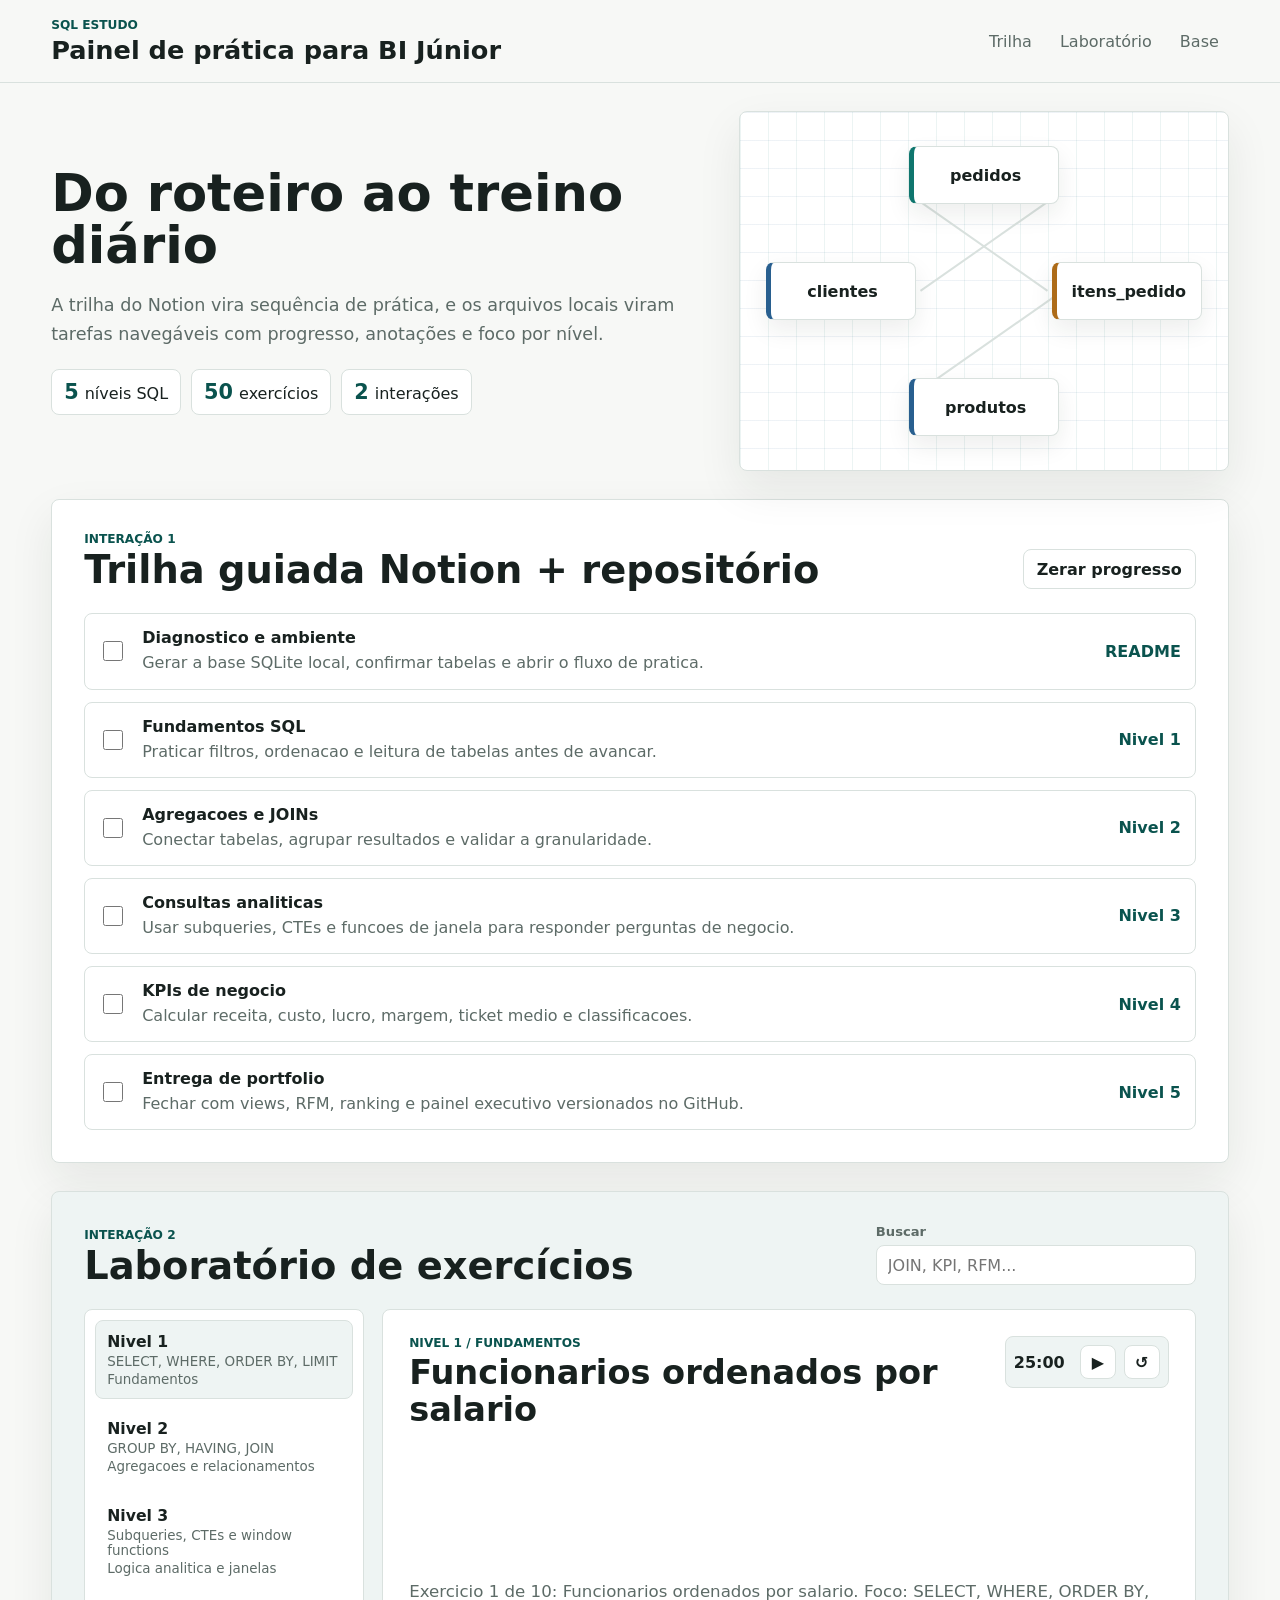
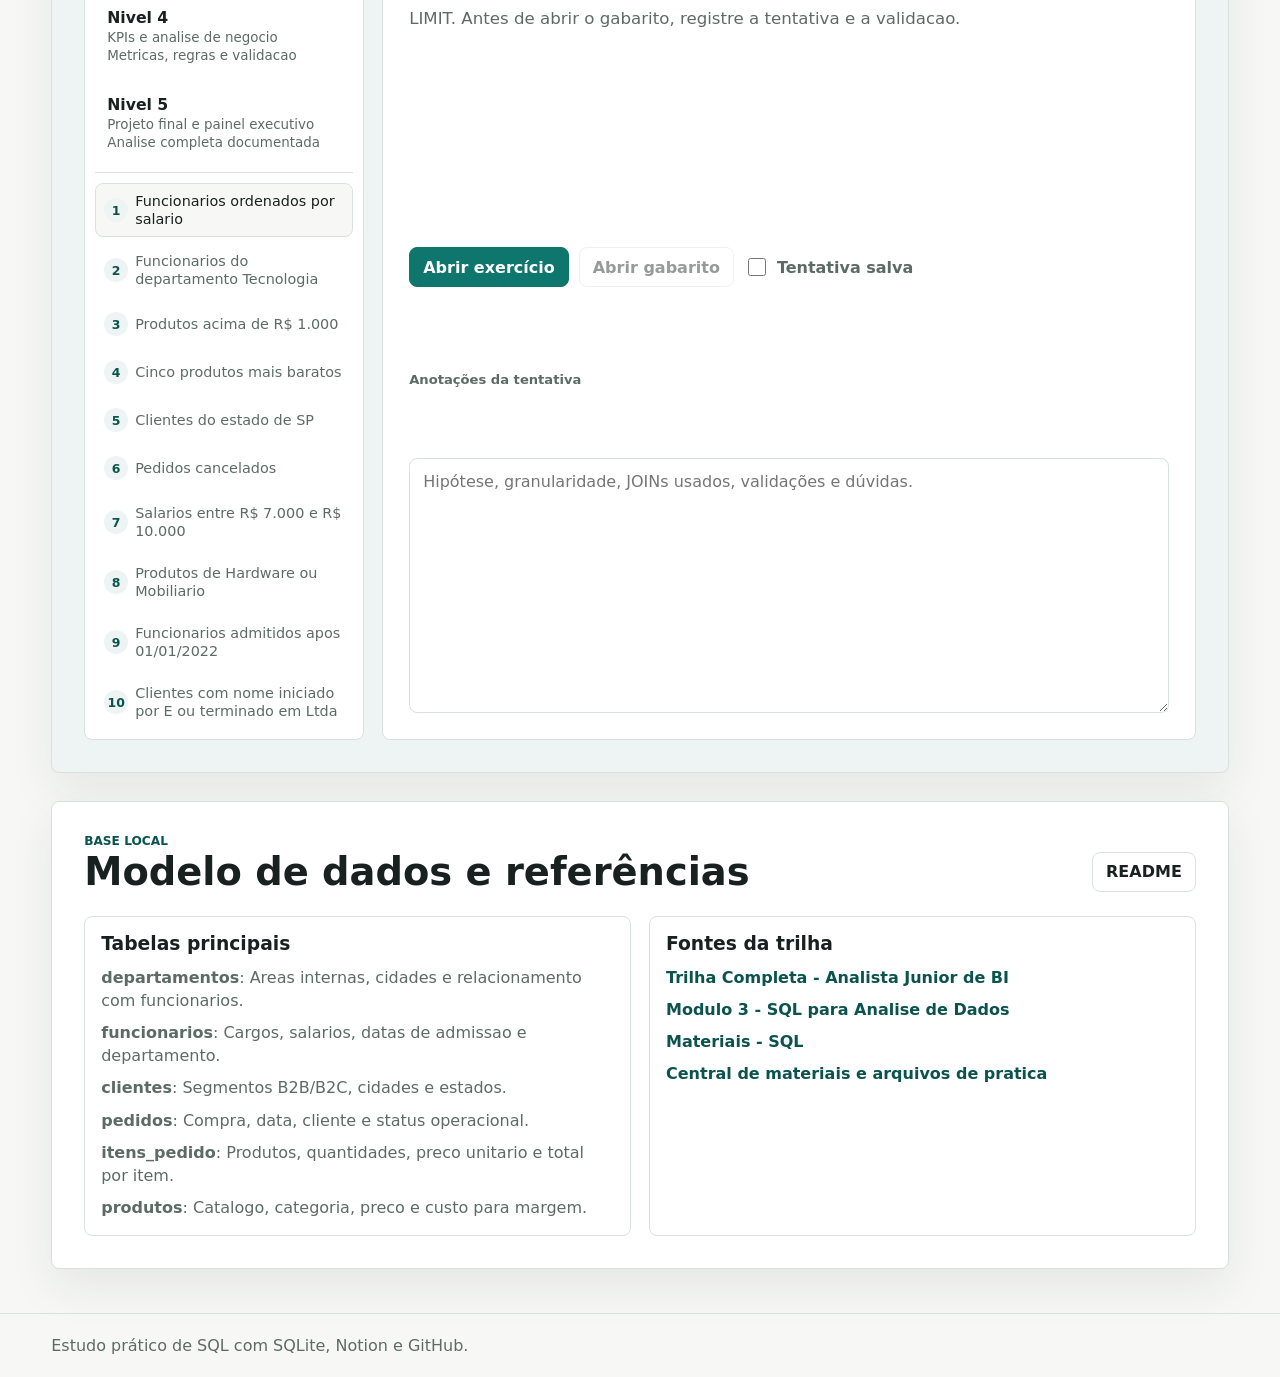
==== index.html @ 084cd42a "Adiciona painel web de estudos SQL" ====
<!doctype html>
<html lang="pt-BR">
  <head>
    <meta charset="utf-8">
    <meta name="viewport" content="width=device-width, initial-scale=1">
    <meta
      name="description"
      content="Painel de estudo SQL integrando a base local sql-estudo e a trilha de BI no Notion."
    >
    <title>SQL Estudo | Painel de Estudos</title>
    <link rel="stylesheet" href="styles.css">
  </head>
  <body>
    <header class="topbar">
      <div>
        <p class="eyebrow">SQL Estudo</p>
        <h1>Painel de prática para BI Júnior</h1>
      </div>
      <nav aria-label="Navegação principal">
        <a href="#trilha">Trilha</a>
        <a href="#laboratorio">Laboratório</a>
        <a href="#base">Base</a>
      </nav>
    </header>

    <main>
      <section class="overview" aria-labelledby="overview-title">
        <div class="overview-copy">
          <h2 id="overview-title">Do roteiro ao treino diário</h2>
          <p>
            A trilha do Notion vira sequência de prática, e os arquivos locais
            viram tarefas navegáveis com progresso, anotações e foco por nível.
          </p>
          <div class="metrics" aria-label="Resumo do plano">
            <span><strong>5</strong> níveis SQL</span>
            <span><strong>50</strong> exercícios</span>
            <span><strong>2</strong> interações</span>
          </div>
        </div>
        <div class="schema-visual" aria-label="Mapa visual da base SQL">
          <span class="node node-main">pedidos</span>
          <span class="line line-a"></span>
          <span class="line line-b"></span>
          <span class="line line-c"></span>
          <span class="node node-left">clientes</span>
          <span class="node node-right">itens_pedido</span>
          <span class="node node-bottom">produtos</span>
        </div>
      </section>

      <section id="trilha" class="section-band" aria-labelledby="trilha-title">
        <div class="section-heading">
          <div>
            <p class="eyebrow">Interação 1</p>
            <h2 id="trilha-title">Trilha guiada Notion + repositório</h2>
          </div>
          <button id="reset-progress" class="ghost-button" type="button">
            Zerar progresso
          </button>
        </div>
        <div id="timeline" class="timeline" aria-live="polite"></div>
      </section>

      <section
        id="laboratorio"
        class="section-band muted"
        aria-labelledby="laboratorio-title"
      >
        <div class="section-heading">
          <div>
            <p class="eyebrow">Interação 2</p>
            <h2 id="laboratorio-title">Laboratório de exercícios</h2>
          </div>
          <label class="search-box">
            <span>Buscar</span>
            <input id="exercise-search" type="search" placeholder="JOIN, KPI, RFM...">
          </label>
        </div>

        <div class="lab-layout">
          <aside class="level-panel" aria-label="Níveis de estudo">
            <div id="level-tabs" class="level-tabs"></div>
            <div id="exercise-list" class="exercise-list"></div>
          </aside>
          <article class="exercise-panel">
            <div class="exercise-header">
              <div>
                <p id="exercise-level" class="eyebrow"></p>
                <h3 id="exercise-title"></h3>
              </div>
              <div class="timer" aria-label="Temporizador de foco">
                <span id="timer-display">25:00</span>
                <button id="timer-toggle" class="icon-button" type="button" aria-label="Iniciar foco">
                  ▶
                </button>
                <button id="timer-reset" class="icon-button" type="button" aria-label="Reiniciar foco">
                  ↺
                </button>
              </div>
            </div>

            <p id="exercise-description" class="exercise-description"></p>

            <div class="exercise-actions">
              <a id="exercise-file" class="primary-button" href="#">Abrir exercício</a>
              <a id="answer-file" class="ghost-button disabled-link" href="#" aria-disabled="true">
                Abrir gabarito
              </a>
              <label class="attempt-check">
                <input id="attempt-check" type="checkbox">
                Tentativa salva
              </label>
            </div>

            <label class="notes-box">
              <span>Anotações da tentativa</span>
              <textarea
                id="exercise-notes"
                rows="8"
                placeholder="Hipótese, granularidade, JOINs usados, validações e dúvidas."
              ></textarea>
            </label>
          </article>
        </div>
      </section>

      <section id="base" class="section-band" aria-labelledby="base-title">
        <div class="section-heading">
          <div>
            <p class="eyebrow">Base local</p>
            <h2 id="base-title">Modelo de dados e referências</h2>
          </div>
          <a class="ghost-button" href="README.md">README</a>
        </div>
        <div class="reference-grid">
          <div>
            <h3>Tabelas principais</h3>
            <ul id="table-list"></ul>
          </div>
          <div>
            <h3>Fontes da trilha</h3>
            <ul id="source-list"></ul>
          </div>
        </div>
      </section>
    </main>

    <footer>
      <span>Estudo prático de SQL com SQLite, Notion e GitHub.</span>
    </footer>

    <script src="app.js"></script>
  </body>
</html>
---- styles.css ----
:root {
  --bg: #f7f8f6;
  --surface: #ffffff;
  --surface-muted: #eef4f3;
  --text: #18211f;
  --muted: #5d6b67;
  --line: #d9e1de;
  --accent: #0f766e;
  --accent-dark: #0a534e;
  --blue: #285f8f;
  --amber: #ad6b18;
  --shadow: 0 18px 45px rgba(24, 33, 31, 0.08);
  font-family:
    Inter, ui-sans-serif, system-ui, -apple-system, BlinkMacSystemFont, "Segoe UI",
    sans-serif;
}

* {
  box-sizing: border-box;
}

html {
  scroll-behavior: smooth;
}

body {
  margin: 0;
  background: var(--bg);
  color: var(--text);
}

a {
  color: inherit;
  text-decoration: none;
}

button,
input,
textarea {
  font: inherit;
}

.topbar {
  align-items: center;
  background: rgba(247, 248, 246, 0.94);
  border-bottom: 1px solid var(--line);
  display: flex;
  gap: 24px;
  justify-content: space-between;
  padding: 18px clamp(18px, 4vw, 56px);
  position: sticky;
  top: 0;
  z-index: 10;
}

.topbar h1 {
  font-size: clamp(1.25rem, 2vw, 1.75rem);
  line-height: 1.1;
  margin: 4px 0 0;
}

.topbar nav {
  display: flex;
  gap: 8px;
}

.topbar nav a,
.ghost-button,
.primary-button,
.icon-button {
  align-items: center;
  border-radius: 8px;
  display: inline-flex;
  justify-content: center;
  min-height: 40px;
}

.topbar nav a {
  color: var(--muted);
  padding: 8px 10px;
}

.topbar nav a:hover {
  color: var(--accent-dark);
}

main {
  display: grid;
  gap: 28px;
  padding: 28px clamp(18px, 4vw, 56px) 44px;
}

.overview {
  align-items: stretch;
  display: grid;
  gap: 24px;
  grid-template-columns: minmax(0, 1.15fr) minmax(320px, 0.85fr);
  min-height: 360px;
}

.overview-copy {
  align-content: center;
  display: grid;
  gap: 20px;
  padding: 42px 0;
}

.overview-copy h2,
.section-heading h2 {
  font-size: clamp(1.8rem, 4vw, 3.6rem);
  line-height: 1.02;
  margin: 0;
  max-width: 760px;
}

.overview-copy p {
  color: var(--muted);
  font-size: 1.1rem;
  line-height: 1.65;
  margin: 0;
  max-width: 720px;
}

.eyebrow {
  color: var(--accent-dark);
  font-size: 0.76rem;
  font-weight: 800;
  letter-spacing: 0;
  margin: 0;
  text-transform: uppercase;
}

.metrics {
  display: flex;
  flex-wrap: wrap;
  gap: 10px;
}

.metrics span {
  align-items: baseline;
  background: var(--surface);
  border: 1px solid var(--line);
  border-radius: 8px;
  display: inline-flex;
  gap: 6px;
  padding: 10px 12px;
}

.metrics strong {
  color: var(--accent-dark);
  font-size: 1.3rem;
}

.schema-visual {
  background:
    linear-gradient(90deg, rgba(15, 118, 110, 0.08) 1px, transparent 1px),
    linear-gradient(rgba(40, 95, 143, 0.08) 1px, transparent 1px), #ffffff;
  background-size: 28px 28px;
  border: 1px solid var(--line);
  border-radius: 8px;
  box-shadow: var(--shadow);
  min-height: 320px;
  overflow: hidden;
  position: relative;
}

.node {
  align-items: center;
  background: #ffffff;
  border: 1px solid var(--line);
  border-left: 5px solid var(--accent);
  border-radius: 8px;
  box-shadow: 0 10px 24px rgba(24, 33, 31, 0.08);
  display: flex;
  font-weight: 800;
  justify-content: center;
  min-height: 58px;
  padding: 12px;
  position: absolute;
  width: 150px;
  z-index: 2;
}

.node-main {
  left: calc(50% - 75px);
  top: 34px;
}

.node-left {
  border-left-color: var(--blue);
  left: 26px;
  top: 150px;
}

.node-right {
  border-left-color: var(--amber);
  right: 26px;
  top: 150px;
}

.node-bottom {
  border-left-color: var(--blue);
  bottom: 34px;
  left: calc(50% - 75px);
}

.line {
  background: var(--line);
  height: 2px;
  position: absolute;
  transform-origin: center;
  z-index: 1;
}

.line-a {
  left: 34%;
  top: 132px;
  transform: rotate(145deg);
  width: 160px;
}

.line-b {
  right: 34%;
  top: 132px;
  transform: rotate(35deg);
  width: 160px;
}

.line-c {
  bottom: 128px;
  right: 30%;
  transform: rotate(145deg);
  width: 180px;
}

.section-band {
  background: var(--surface);
  border: 1px solid var(--line);
  border-radius: 8px;
  box-shadow: var(--shadow);
  padding: clamp(18px, 3vw, 32px);
}

.section-band.muted {
  background: var(--surface-muted);
}

.section-heading {
  align-items: end;
  display: flex;
  gap: 18px;
  justify-content: space-between;
  margin-bottom: 24px;
}

.section-heading h2 {
  font-size: clamp(1.45rem, 3vw, 2.4rem);
  margin-top: 4px;
}

.ghost-button,
.primary-button {
  border: 1px solid var(--line);
  font-weight: 800;
  padding: 9px 13px;
}

.ghost-button {
  background: #ffffff;
  color: var(--text);
}

.primary-button {
  background: var(--accent);
  border-color: var(--accent);
  color: #ffffff;
}

.ghost-button:hover,
.primary-button:hover,
.icon-button:hover {
  transform: translateY(-1px);
}

.disabled-link {
  opacity: 0.45;
  pointer-events: none;
}

.timeline {
  display: grid;
  gap: 12px;
}

.step-row {
  align-items: center;
  background: #ffffff;
  border: 1px solid var(--line);
  border-radius: 8px;
  display: grid;
  gap: 16px;
  grid-template-columns: auto minmax(0, 1fr) auto;
  padding: 14px;
}

.step-row.done {
  border-color: rgba(15, 118, 110, 0.45);
}

.step-check {
  accent-color: var(--accent);
  height: 20px;
  width: 20px;
}

.step-row h3 {
  font-size: 1rem;
  margin: 0 0 4px;
}

.step-row p {
  color: var(--muted);
  line-height: 1.45;
  margin: 0;
}

.source-link {
  color: var(--accent-dark);
  font-weight: 800;
  white-space: nowrap;
}

.search-box,
.notes-box {
  display: grid;
  gap: 6px;
}

.search-box span,
.notes-box span {
  color: var(--muted);
  font-size: 0.82rem;
  font-weight: 800;
}

.search-box input,
.notes-box textarea {
  background: #ffffff;
  border: 1px solid var(--line);
  border-radius: 8px;
  color: var(--text);
  outline: none;
}

.search-box input {
  min-height: 40px;
  padding: 8px 11px;
  width: min(320px, 70vw);
}

.search-box input:focus,
.notes-box textarea:focus {
  border-color: var(--accent);
  box-shadow: 0 0 0 3px rgba(15, 118, 110, 0.14);
}

.lab-layout {
  display: grid;
  gap: 18px;
  grid-template-columns: 280px minmax(0, 1fr);
}

.level-panel,
.exercise-panel {
  background: #ffffff;
  border: 1px solid var(--line);
  border-radius: 8px;
}

.level-panel {
  padding: 10px;
}

.level-tabs {
  display: grid;
  gap: 8px;
}

.exercise-list {
  border-top: 1px solid var(--line);
  display: grid;
  gap: 6px;
  margin-top: 10px;
  padding-top: 10px;
}

.level-tab {
  background: transparent;
  border: 1px solid transparent;
  border-radius: 8px;
  color: var(--text);
  cursor: pointer;
  display: grid;
  gap: 3px;
  padding: 11px;
  text-align: left;
}

.level-tab strong {
  font-size: 0.98rem;
}

.level-tab span {
  color: var(--muted);
  font-size: 0.84rem;
}

.level-tab.active,
.level-tab:hover {
  background: var(--surface-muted);
  border-color: var(--line);
}

.exercise-item {
  align-items: center;
  background: transparent;
  border: 1px solid transparent;
  border-radius: 8px;
  color: var(--muted);
  cursor: pointer;
  display: grid;
  font-size: 0.9rem;
  gap: 3px;
  grid-template-columns: 28px minmax(0, 1fr);
  line-height: 1.25;
  padding: 8px;
  text-align: left;
}

.exercise-item span:first-child {
  align-items: center;
  background: var(--surface-muted);
  border-radius: 999px;
  color: var(--accent-dark);
  display: inline-flex;
  font-size: 0.78rem;
  font-weight: 900;
  height: 24px;
  justify-content: center;
  width: 24px;
}

.exercise-item.active,
.exercise-item:hover {
  background: #f7f8f6;
  border-color: var(--line);
  color: var(--text);
}

.exercise-item.done span:first-child {
  background: rgba(15, 118, 110, 0.14);
}

.exercise-panel {
  display: grid;
  gap: 20px;
  padding: clamp(16px, 3vw, 26px);
}

.exercise-header {
  align-items: start;
  display: flex;
  gap: 18px;
  justify-content: space-between;
}

.exercise-header h3 {
  font-size: clamp(1.35rem, 3vw, 2.1rem);
  line-height: 1.1;
  margin: 5px 0 0;
}

.timer {
  align-items: center;
  background: var(--surface-muted);
  border: 1px solid var(--line);
  border-radius: 8px;
  display: flex;
  flex: 0 0 auto;
  gap: 8px;
  padding: 8px;
}

.timer span {
  font-variant-numeric: tabular-nums;
  font-weight: 900;
  min-width: 58px;
}

.icon-button {
  background: #ffffff;
  border: 1px solid var(--line);
  color: var(--text);
  cursor: pointer;
  font-weight: 900;
  min-height: 34px;
  width: 36px;
}

.exercise-description {
  color: var(--muted);
  font-size: 1.04rem;
  line-height: 1.6;
  margin: 0;
}

.exercise-actions {
  align-items: center;
  display: flex;
  flex-wrap: wrap;
  gap: 10px;
}

.attempt-check {
  align-items: center;
  color: var(--muted);
  display: inline-flex;
  font-weight: 800;
  gap: 8px;
}

.attempt-check input {
  accent-color: var(--accent);
  height: 18px;
  width: 18px;
}

.notes-box textarea {
  min-height: 190px;
  padding: 13px;
  resize: vertical;
  width: 100%;
}

.reference-grid {
  display: grid;
  gap: 18px;
  grid-template-columns: repeat(2, minmax(0, 1fr));
}

.reference-grid > div {
  border: 1px solid var(--line);
  border-radius: 8px;
  padding: 16px;
}

.reference-grid h3 {
  margin: 0 0 12px;
}

.reference-grid ul {
  display: grid;
  gap: 9px;
  list-style: none;
  margin: 0;
  padding: 0;
}

.reference-grid li {
  color: var(--muted);
  line-height: 1.45;
}

.reference-grid a {
  color: var(--accent-dark);
  font-weight: 800;
}

footer {
  border-top: 1px solid var(--line);
  color: var(--muted);
  padding: 22px clamp(18px, 4vw, 56px);
}

@media (max-width: 900px) {
  .overview,
  .lab-layout,
  .reference-grid {
    grid-template-columns: 1fr;
  }

  .schema-visual {
    min-height: 300px;
  }
}

@media (max-width: 680px) {
  .topbar,
  .section-heading,
  .exercise-header {
    align-items: stretch;
    flex-direction: column;
  }

  .topbar nav {
    overflow-x: auto;
  }

  .step-row {
    grid-template-columns: auto minmax(0, 1fr);
  }

  .step-row .source-link {
    grid-column: 2;
  }

  .node {
    width: 128px;
  }

  .node-main,
  .node-bottom {
    left: calc(50% - 64px);
  }

  .node-left {
    left: 10px;
  }

  .node-right {
    right: 10px;
  }
}
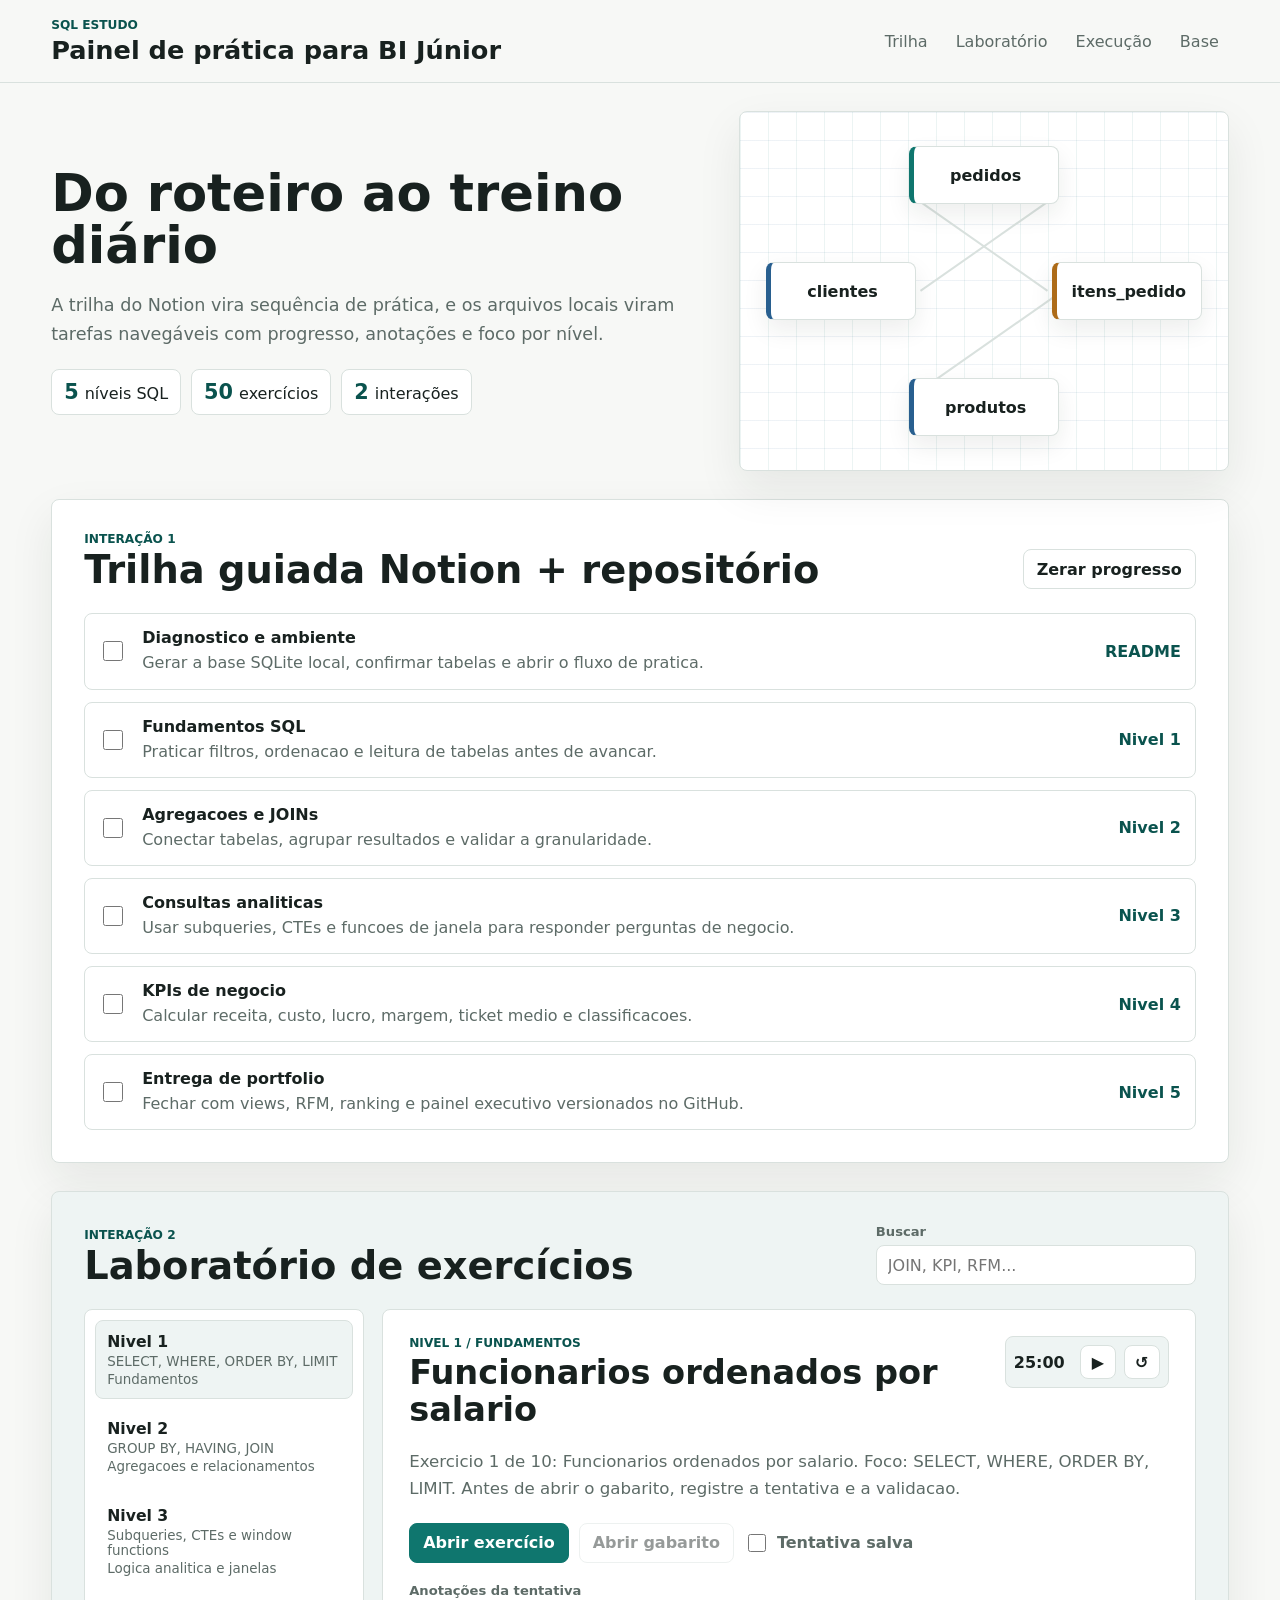
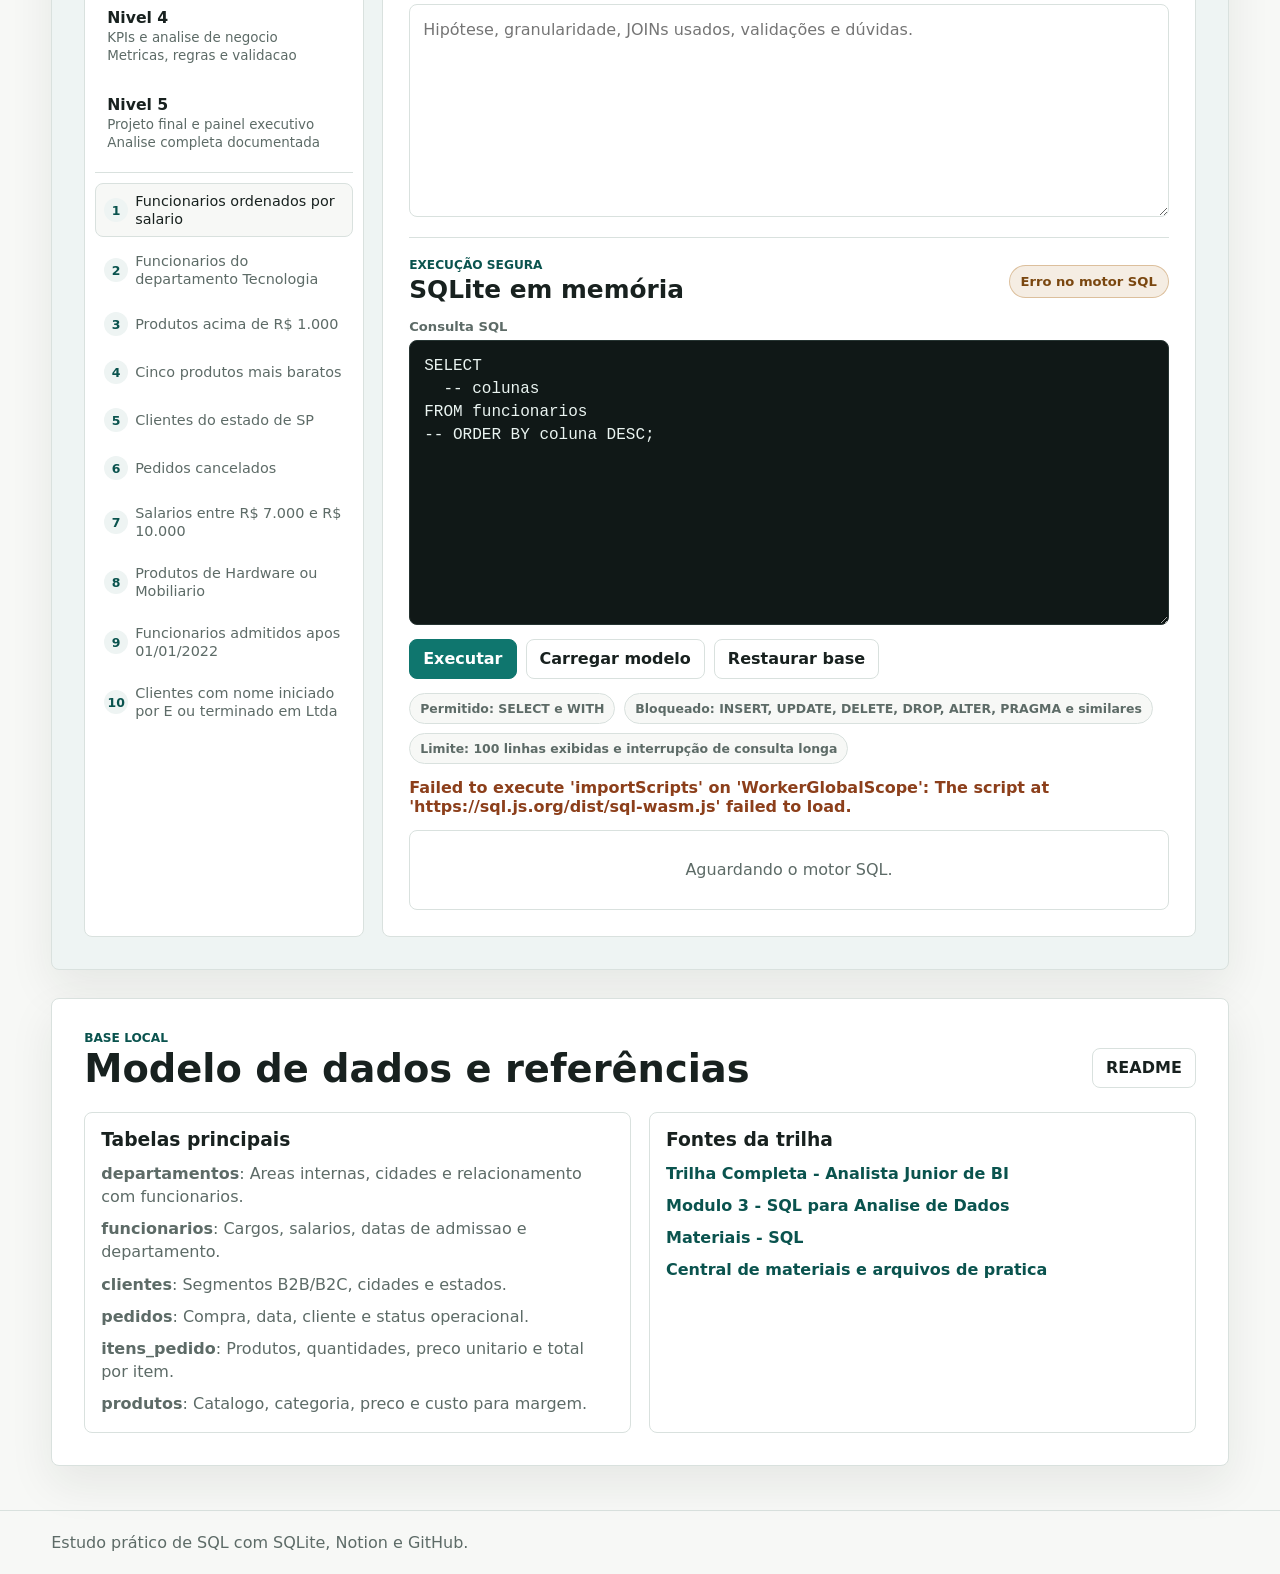
==== commit 88a51784: "Adiciona execucao SQL segura no navegador" ====
--- a/index.html
+++ b/index.html
@@ -8,6 +8,7 @@
       content="Painel de estudo SQL integrando a base local sql-estudo e a trilha de BI no Notion."
     >
     <title>SQL Estudo | Painel de Estudos</title>
+    <link rel="icon" href="favicon.svg" type="image/svg+xml">
     <link rel="stylesheet" href="styles.css">
   </head>
   <body>
@@ -19,6 +20,7 @@
       <nav aria-label="Navegação principal">
         <a href="#trilha">Trilha</a>
         <a href="#laboratorio">Laboratório</a>
+        <a href="#execucao">Execução</a>
         <a href="#base">Base</a>
       </nav>
     </header>
@@ -120,6 +122,45 @@
                 placeholder="Hipótese, granularidade, JOINs usados, validações e dúvidas."
               ></textarea>
             </label>
+
+            <section id="execucao" class="sql-runner" aria-labelledby="sql-runner-title">
+              <div class="runner-heading">
+                <div>
+                  <p class="eyebrow">Execução segura</p>
+                  <h4 id="sql-runner-title">SQLite em memória</h4>
+                </div>
+                <span id="sql-engine-status" class="status-pill">Carregando motor SQL</span>
+              </div>
+
+              <label class="sql-editor-box">
+                <span>Consulta SQL</span>
+                <textarea
+                  id="sql-editor"
+                  rows="11"
+                  spellcheck="false"
+                  placeholder="Escreva uma consulta SELECT ou WITH e execute com Ctrl+Enter."
+                ></textarea>
+              </label>
+
+              <div class="runner-actions">
+                <button id="run-sql" class="primary-button" type="button">Executar</button>
+                <button id="load-starter-sql" class="ghost-button" type="button">
+                  Carregar modelo
+                </button>
+                <button id="reset-sql-db" class="ghost-button" type="button">
+                  Restaurar base
+                </button>
+              </div>
+
+              <div class="runner-rules" aria-label="Regras de segurança">
+                <span>Permitido: SELECT e WITH</span>
+                <span>Bloqueado: INSERT, UPDATE, DELETE, DROP, ALTER, PRAGMA e similares</span>
+                <span>Limite: 100 linhas exibidas e interrupção de consulta longa</span>
+              </div>
+
+              <div id="sql-message" class="sql-message" role="status"></div>
+              <div id="sql-result" class="sql-result" aria-live="polite"></div>
+            </section>
           </article>
         </div>
       </section>
--- a/styles.css
+++ b/styles.css
@@ -40,6 +40,10 @@
   font: inherit;
 }
 
+textarea {
+  line-height: 1.45;
+}
+
 .topbar {
   align-items: center;
   background: rgba(247, 248, 246, 0.94);
@@ -542,6 +546,153 @@
   width: 100%;
 }
 
+.sql-runner {
+  border-top: 1px solid var(--line);
+  display: grid;
+  gap: 14px;
+  padding-top: 20px;
+}
+
+.runner-heading {
+  align-items: center;
+  display: flex;
+  gap: 14px;
+  justify-content: space-between;
+}
+
+.runner-heading h4 {
+  font-size: clamp(1.2rem, 2vw, 1.55rem);
+  line-height: 1.15;
+  margin: 4px 0 0;
+}
+
+.status-pill {
+  background: #f3f6f5;
+  border: 1px solid var(--line);
+  border-radius: 999px;
+  color: var(--muted);
+  font-size: 0.82rem;
+  font-weight: 900;
+  padding: 8px 11px;
+  text-align: center;
+}
+
+.status-pill.ready {
+  background: rgba(15, 118, 110, 0.12);
+  border-color: rgba(15, 118, 110, 0.35);
+  color: var(--accent-dark);
+}
+
+.status-pill.error {
+  background: rgba(173, 107, 24, 0.12);
+  border-color: rgba(173, 107, 24, 0.35);
+  color: #7a4710;
+}
+
+.sql-editor-box {
+  display: grid;
+  gap: 6px;
+}
+
+.sql-editor-box span {
+  color: var(--muted);
+  font-size: 0.82rem;
+  font-weight: 800;
+}
+
+.sql-editor-box textarea {
+  background: #101817;
+  border: 1px solid #263432;
+  border-radius: 8px;
+  color: #eaf4f1;
+  font-family:
+    "Cascadia Code", "Fira Code", Consolas, "Liberation Mono", monospace;
+  min-height: 260px;
+  outline: none;
+  padding: 14px;
+  resize: vertical;
+  tab-size: 2;
+  width: 100%;
+}
+
+.sql-editor-box textarea:focus {
+  border-color: var(--accent);
+  box-shadow: 0 0 0 3px rgba(15, 118, 110, 0.18);
+}
+
+.runner-actions,
+.runner-rules {
+  display: flex;
+  flex-wrap: wrap;
+  gap: 9px;
+}
+
+.runner-rules span {
+  background: #f7f8f6;
+  border: 1px solid var(--line);
+  border-radius: 999px;
+  color: var(--muted);
+  font-size: 0.78rem;
+  font-weight: 800;
+  padding: 7px 10px;
+}
+
+.sql-message {
+  color: var(--muted);
+  font-weight: 800;
+  min-height: 22px;
+}
+
+.sql-message.error {
+  color: #8c3f1b;
+}
+
+.sql-result {
+  border: 1px solid var(--line);
+  border-radius: 8px;
+  max-height: 420px;
+  min-height: 80px;
+  overflow: auto;
+}
+
+.sql-result.empty {
+  align-items: center;
+  color: var(--muted);
+  display: flex;
+  justify-content: center;
+  padding: 18px;
+}
+
+.sql-result table {
+  border-collapse: collapse;
+  font-size: 0.9rem;
+  min-width: 100%;
+}
+
+.sql-result th,
+.sql-result td {
+  border-bottom: 1px solid var(--line);
+  padding: 9px 10px;
+  text-align: left;
+  vertical-align: top;
+  white-space: nowrap;
+}
+
+.sql-result th {
+  background: #f7f8f6;
+  color: var(--accent-dark);
+  font-size: 0.78rem;
+  position: sticky;
+  text-transform: uppercase;
+  top: 0;
+  z-index: 1;
+}
+
+.sql-result td {
+  color: var(--text);
+  font-variant-numeric: tabular-nums;
+}
+
 .reference-grid {
   display: grid;
   gap: 18px;
@@ -597,7 +748,8 @@
 @media (max-width: 680px) {
   .topbar,
   .section-heading,
-  .exercise-header {
+  .exercise-header,
+  .runner-heading {
     align-items: stretch;
     flex-direction: column;
   }
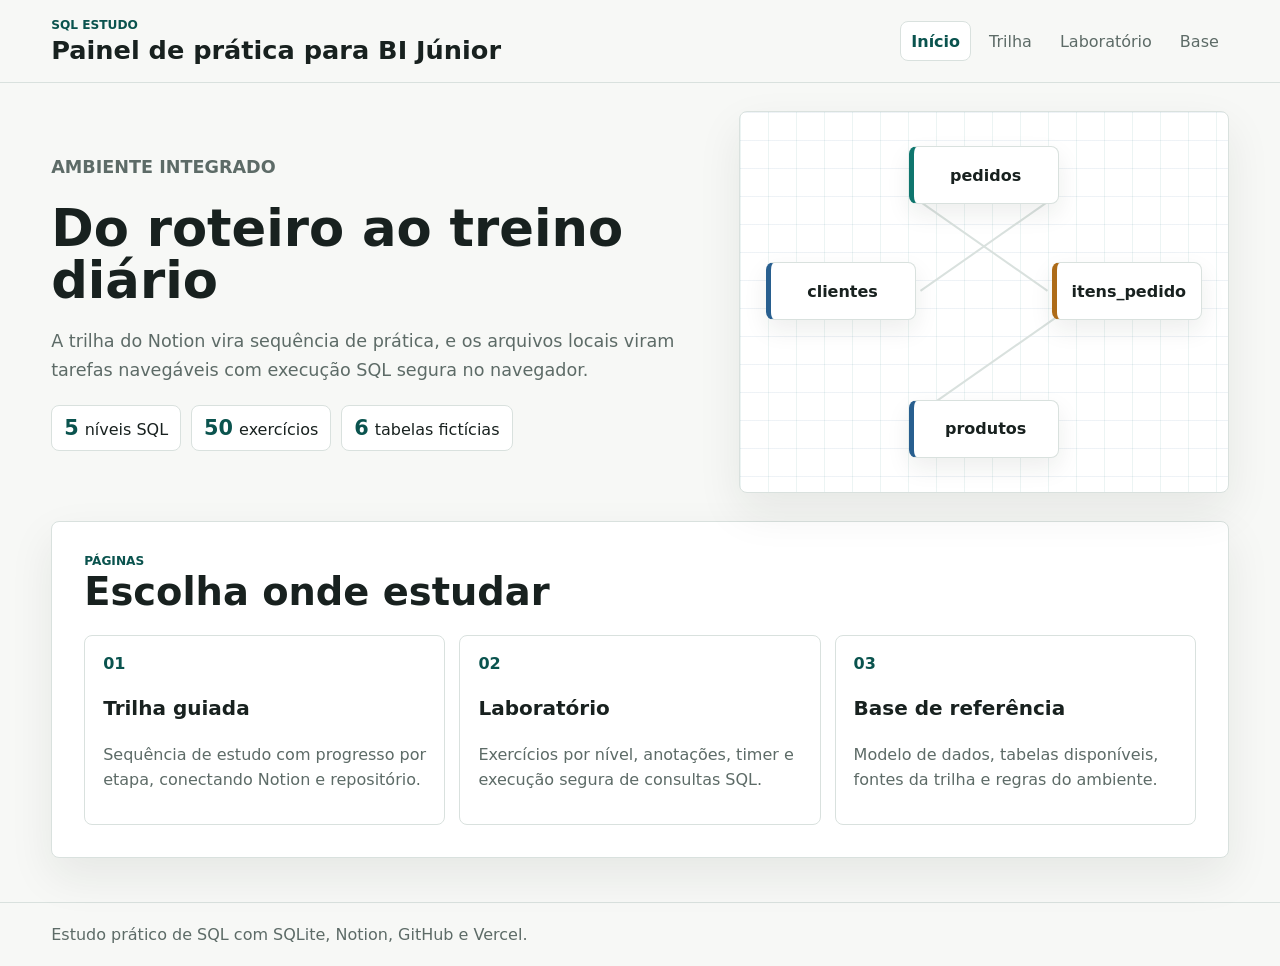
==== commit 885c598d: "Separa ambiente web em paginas" ====
--- a/index.html
+++ b/index.html
@@ -5,38 +5,39 @@
     <meta name="viewport" content="width=device-width, initial-scale=1">
     <meta
       name="description"
-      content="Painel de estudo SQL integrando a base local sql-estudo e a trilha de BI no Notion."
+      content="Ambiente web de estudos SQL com trilha, laboratório e base de referência."
     >
-    <title>SQL Estudo | Painel de Estudos</title>
+    <title>SQL Estudo | Início</title>
     <link rel="icon" href="favicon.svg" type="image/svg+xml">
     <link rel="stylesheet" href="styles.css">
   </head>
-  <body>
+  <body data-page="home">
     <header class="topbar">
       <div>
         <p class="eyebrow">SQL Estudo</p>
         <h1>Painel de prática para BI Júnior</h1>
       </div>
       <nav aria-label="Navegação principal">
-        <a href="#trilha">Trilha</a>
-        <a href="#laboratorio">Laboratório</a>
-        <a href="#execucao">Execução</a>
-        <a href="#base">Base</a>
+        <a href="index.html">Início</a>
+        <a href="trilha.html">Trilha</a>
+        <a href="laboratorio.html">Laboratório</a>
+        <a href="base.html">Base</a>
       </nav>
     </header>
 
     <main>
       <section class="overview" aria-labelledby="overview-title">
         <div class="overview-copy">
+          <p class="eyebrow">Ambiente integrado</p>
           <h2 id="overview-title">Do roteiro ao treino diário</h2>
           <p>
             A trilha do Notion vira sequência de prática, e os arquivos locais
-            viram tarefas navegáveis com progresso, anotações e foco por nível.
+            viram tarefas navegáveis com execução SQL segura no navegador.
           </p>
           <div class="metrics" aria-label="Resumo do plano">
             <span><strong>5</strong> níveis SQL</span>
             <span><strong>50</strong> exercícios</span>
-            <span><strong>2</strong> interações</span>
+            <span><strong>6</strong> tabelas fictícias</span>
           </div>
         </div>
         <div class="schema-visual" aria-label="Mapa visual da base SQL">
@@ -50,144 +51,35 @@
         </div>
       </section>
 
-      <section id="trilha" class="section-band" aria-labelledby="trilha-title">
+      <section class="section-band" aria-labelledby="areas-title">
         <div class="section-heading">
           <div>
-            <p class="eyebrow">Interação 1</p>
-            <h2 id="trilha-title">Trilha guiada Notion + repositório</h2>
+            <p class="eyebrow">Páginas</p>
+            <h2 id="areas-title">Escolha onde estudar</h2>
           </div>
-          <button id="reset-progress" class="ghost-button" type="button">
-            Zerar progresso
-          </button>
         </div>
-        <div id="timeline" class="timeline" aria-live="polite"></div>
-      </section>
-
-      <section
-        id="laboratorio"
-        class="section-band muted"
-        aria-labelledby="laboratorio-title"
-      >
-        <div class="section-heading">
-          <div>
-            <p class="eyebrow">Interação 2</p>
-            <h2 id="laboratorio-title">Laboratório de exercícios</h2>
-          </div>
-          <label class="search-box">
-            <span>Buscar</span>
-            <input id="exercise-search" type="search" placeholder="JOIN, KPI, RFM...">
-          </label>
-        </div>
-
-        <div class="lab-layout">
-          <aside class="level-panel" aria-label="Níveis de estudo">
-            <div id="level-tabs" class="level-tabs"></div>
-            <div id="exercise-list" class="exercise-list"></div>
-          </aside>
-          <article class="exercise-panel">
-            <div class="exercise-header">
-              <div>
-                <p id="exercise-level" class="eyebrow"></p>
-                <h3 id="exercise-title"></h3>
-              </div>
-              <div class="timer" aria-label="Temporizador de foco">
-                <span id="timer-display">25:00</span>
-                <button id="timer-toggle" class="icon-button" type="button" aria-label="Iniciar foco">
-                  ▶
-                </button>
-                <button id="timer-reset" class="icon-button" type="button" aria-label="Reiniciar foco">
-                  ↺
-                </button>
-              </div>
-            </div>
-
-            <p id="exercise-description" class="exercise-description"></p>
-
-            <div class="exercise-actions">
-              <a id="exercise-file" class="primary-button" href="#">Abrir exercício</a>
-              <a id="answer-file" class="ghost-button disabled-link" href="#" aria-disabled="true">
-                Abrir gabarito
-              </a>
-              <label class="attempt-check">
-                <input id="attempt-check" type="checkbox">
-                Tentativa salva
-              </label>
-            </div>
-
-            <label class="notes-box">
-              <span>Anotações da tentativa</span>
-              <textarea
-                id="exercise-notes"
-                rows="8"
-                placeholder="Hipótese, granularidade, JOINs usados, validações e dúvidas."
-              ></textarea>
-            </label>
-
-            <section id="execucao" class="sql-runner" aria-labelledby="sql-runner-title">
-              <div class="runner-heading">
-                <div>
-                  <p class="eyebrow">Execução segura</p>
-                  <h4 id="sql-runner-title">SQLite em memória</h4>
-                </div>
-                <span id="sql-engine-status" class="status-pill">Carregando motor SQL</span>
-              </div>
-
-              <label class="sql-editor-box">
-                <span>Consulta SQL</span>
-                <textarea
-                  id="sql-editor"
-                  rows="11"
-                  spellcheck="false"
-                  placeholder="Escreva uma consulta SELECT ou WITH e execute com Ctrl+Enter."
-                ></textarea>
-              </label>
-
-              <div class="runner-actions">
-                <button id="run-sql" class="primary-button" type="button">Executar</button>
-                <button id="load-starter-sql" class="ghost-button" type="button">
-                  Carregar modelo
-                </button>
-                <button id="reset-sql-db" class="ghost-button" type="button">
-                  Restaurar base
-                </button>
-              </div>
-
-              <div class="runner-rules" aria-label="Regras de segurança">
-                <span>Permitido: SELECT e WITH</span>
-                <span>Bloqueado: INSERT, UPDATE, DELETE, DROP, ALTER, PRAGMA e similares</span>
-                <span>Limite: 100 linhas exibidas e interrupção de consulta longa</span>
-              </div>
-
-              <div id="sql-message" class="sql-message" role="status"></div>
-              <div id="sql-result" class="sql-result" aria-live="polite"></div>
-            </section>
-          </article>
-        </div>
-      </section>
-
-      <section id="base" class="section-band" aria-labelledby="base-title">
-        <div class="section-heading">
-          <div>
-            <p class="eyebrow">Base local</p>
-            <h2 id="base-title">Modelo de dados e referências</h2>
-          </div>
-          <a class="ghost-button" href="README.md">README</a>
-        </div>
-        <div class="reference-grid">
-          <div>
-            <h3>Tabelas principais</h3>
-            <ul id="table-list"></ul>
-          </div>
-          <div>
-            <h3>Fontes da trilha</h3>
-            <ul id="source-list"></ul>
-          </div>
+        <div class="home-grid">
+          <a class="home-card" href="trilha.html">
+            <span>01</span>
+            <h3>Trilha guiada</h3>
+            <p>Sequência de estudo com progresso por etapa, conectando Notion e repositório.</p>
+          </a>
+          <a class="home-card" href="laboratorio.html">
+            <span>02</span>
+            <h3>Laboratório</h3>
+            <p>Exercícios por nível, anotações, timer e execução segura de consultas SQL.</p>
+          </a>
+          <a class="home-card" href="base.html">
+            <span>03</span>
+            <h3>Base de referência</h3>
+            <p>Modelo de dados, tabelas disponíveis, fontes da trilha e regras do ambiente.</p>
+          </a>
         </div>
       </section>
     </main>
 
     <footer>
-      <span>Estudo prático de SQL com SQLite, Notion e GitHub.</span>
+      <span>Estudo prático de SQL com SQLite, Notion, GitHub e Vercel.</span>
     </footer>
 
     <script src="app.js"></script>
--- a/styles.css
+++ b/styles.css
@@ -88,6 +88,13 @@
   color: var(--accent-dark);
 }
 
+.topbar nav a.active {
+  background: #ffffff;
+  border: 1px solid var(--line);
+  color: var(--accent-dark);
+  font-weight: 800;
+}
+
 main {
   display: grid;
   gap: 28px;
@@ -125,6 +132,27 @@
   max-width: 720px;
 }
 
+.page-hero {
+  display: grid;
+  gap: 12px;
+  padding: 24px 0 4px;
+}
+
+.page-hero h2 {
+  font-size: clamp(1.9rem, 4vw, 3.2rem);
+  line-height: 1.02;
+  margin: 0;
+  max-width: 820px;
+}
+
+.page-hero p {
+  color: var(--muted);
+  font-size: 1.08rem;
+  line-height: 1.6;
+  margin: 0;
+  max-width: 760px;
+}
+
 .eyebrow {
   color: var(--accent-dark);
   font-size: 0.76rem;
@@ -153,6 +181,43 @@
 .metrics strong {
   color: var(--accent-dark);
   font-size: 1.3rem;
+}
+
+.home-grid {
+  display: grid;
+  gap: 14px;
+  grid-template-columns: repeat(3, minmax(0, 1fr));
+}
+
+.home-card {
+  background: #ffffff;
+  border: 1px solid var(--line);
+  border-radius: 8px;
+  display: grid;
+  gap: 10px;
+  min-height: 190px;
+  padding: 18px;
+}
+
+.home-card:hover {
+  border-color: rgba(15, 118, 110, 0.45);
+  transform: translateY(-2px);
+}
+
+.home-card span {
+  color: var(--accent-dark);
+  font-weight: 900;
+}
+
+.home-card h3 {
+  font-size: 1.25rem;
+  margin: 0;
+}
+
+.home-card p {
+  color: var(--muted);
+  line-height: 1.55;
+  margin: 0;
 }
 
 .schema-visual {
@@ -709,6 +774,12 @@
   margin: 0 0 12px;
 }
 
+.reference-grid p {
+  color: var(--muted);
+  line-height: 1.55;
+  margin: 0;
+}
+
 .reference-grid ul {
   display: grid;
   gap: 9px;
@@ -736,7 +807,8 @@
 @media (max-width: 900px) {
   .overview,
   .lab-layout,
-  .reference-grid {
+  .reference-grid,
+  .home-grid {
     grid-template-columns: 1fr;
   }
 
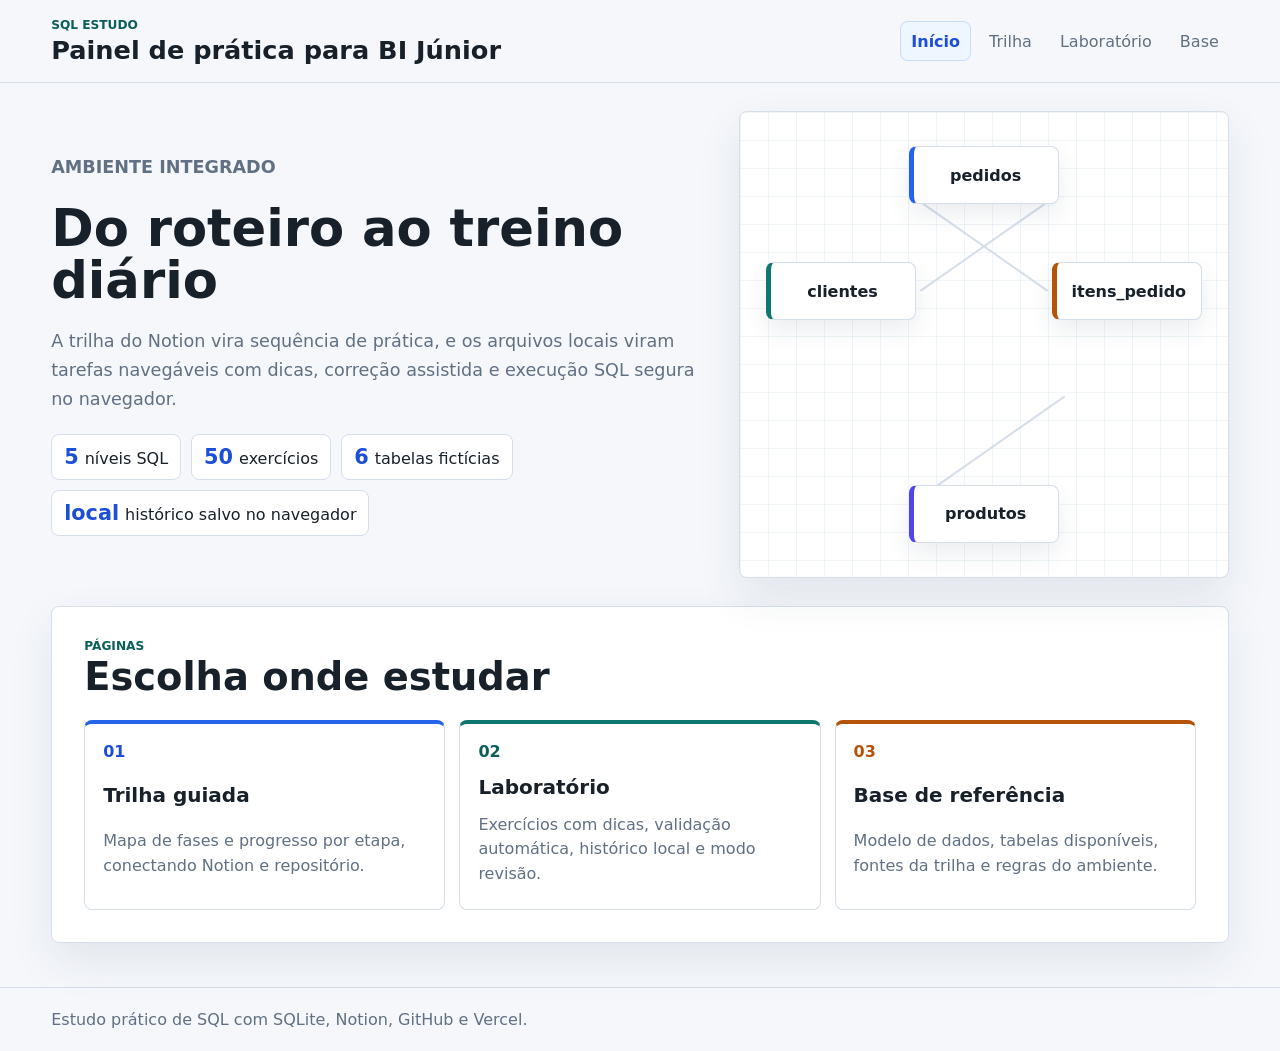
==== commit 30de2b96: "Aprimora area de estudos SQL" ====
--- a/index.html
+++ b/index.html
@@ -32,12 +32,14 @@
           <h2 id="overview-title">Do roteiro ao treino diário</h2>
           <p>
             A trilha do Notion vira sequência de prática, e os arquivos locais
-            viram tarefas navegáveis com execução SQL segura no navegador.
+            viram tarefas navegáveis com dicas, correção assistida e execução
+            SQL segura no navegador.
           </p>
           <div class="metrics" aria-label="Resumo do plano">
             <span><strong>5</strong> níveis SQL</span>
             <span><strong>50</strong> exercícios</span>
             <span><strong>6</strong> tabelas fictícias</span>
+            <span><strong>local</strong> histórico salvo no navegador</span>
           </div>
         </div>
         <div class="schema-visual" aria-label="Mapa visual da base SQL">
@@ -62,12 +64,12 @@
           <a class="home-card" href="trilha.html">
             <span>01</span>
             <h3>Trilha guiada</h3>
-            <p>Sequência de estudo com progresso por etapa, conectando Notion e repositório.</p>
+            <p>Mapa de fases e progresso por etapa, conectando Notion e repositório.</p>
           </a>
           <a class="home-card" href="laboratorio.html">
             <span>02</span>
             <h3>Laboratório</h3>
-            <p>Exercícios por nível, anotações, timer e execução segura de consultas SQL.</p>
+            <p>Exercícios com dicas, validação automática, histórico local e modo revisão.</p>
           </a>
           <a class="home-card" href="base.html">
             <span>03</span>
--- a/styles.css
+++ b/styles.css
@@ -1,15 +1,18 @@
 :root {
-  --bg: #f7f8f6;
+  --bg: #f5f7fb;
   --surface: #ffffff;
-  --surface-muted: #eef4f3;
-  --text: #18211f;
-  --muted: #5d6b67;
-  --line: #d9e1de;
-  --accent: #0f766e;
-  --accent-dark: #0a534e;
-  --blue: #285f8f;
-  --amber: #ad6b18;
-  --shadow: 0 18px 45px rgba(24, 33, 31, 0.08);
+  --surface-muted: #edf2f7;
+  --text: #18202a;
+  --muted: #617083;
+  --line: #d6deea;
+  --accent: #2563eb;
+  --accent-dark: #1d4ed8;
+  --teal: #0f766e;
+  --teal-dark: #0b5f59;
+  --amber: #b45309;
+  --rose: #be3a5a;
+  --indigo: #4f46e5;
+  --shadow: 0 18px 45px rgba(33, 50, 74, 0.09);
   font-family:
     Inter, ui-sans-serif, system-ui, -apple-system, BlinkMacSystemFont, "Segoe UI",
     sans-serif;
@@ -46,7 +49,7 @@
 
 .topbar {
   align-items: center;
-  background: rgba(247, 248, 246, 0.94);
+  background: rgba(245, 247, 251, 0.94);
   border-bottom: 1px solid var(--line);
   display: flex;
   gap: 24px;
@@ -89,8 +92,8 @@
 }
 
 .topbar nav a.active {
-  background: #ffffff;
-  border: 1px solid var(--line);
+  background: #eff6ff;
+  border: 1px solid rgba(37, 99, 235, 0.18);
   color: var(--accent-dark);
   font-weight: 800;
 }
@@ -154,7 +157,7 @@
 }
 
 .eyebrow {
-  color: var(--accent-dark);
+  color: var(--teal-dark);
   font-size: 0.76rem;
   font-weight: 800;
   letter-spacing: 0;
@@ -192,6 +195,7 @@
 .home-card {
   background: #ffffff;
   border: 1px solid var(--line);
+  border-top: 4px solid var(--accent);
   border-radius: 8px;
   display: grid;
   gap: 10px;
@@ -200,8 +204,16 @@
 }
 
 .home-card:hover {
-  border-color: rgba(15, 118, 110, 0.45);
+  border-color: rgba(37, 99, 235, 0.35);
   transform: translateY(-2px);
+}
+
+.home-card:nth-child(2) {
+  border-top-color: var(--teal);
+}
+
+.home-card:nth-child(3) {
+  border-top-color: var(--amber);
 }
 
 .home-card span {
@@ -209,6 +221,14 @@
   font-weight: 900;
 }
 
+.home-card:nth-child(2) span {
+  color: var(--teal-dark);
+}
+
+.home-card:nth-child(3) span {
+  color: var(--amber);
+}
+
 .home-card h3 {
   font-size: 1.25rem;
   margin: 0;
@@ -222,8 +242,8 @@
 
 .schema-visual {
   background:
-    linear-gradient(90deg, rgba(15, 118, 110, 0.08) 1px, transparent 1px),
-    linear-gradient(rgba(40, 95, 143, 0.08) 1px, transparent 1px), #ffffff;
+    linear-gradient(90deg, rgba(37, 99, 235, 0.07) 1px, transparent 1px),
+    linear-gradient(rgba(15, 118, 110, 0.06) 1px, transparent 1px), #ffffff;
   background-size: 28px 28px;
   border: 1px solid var(--line);
   border-radius: 8px;
@@ -239,7 +259,7 @@
   border: 1px solid var(--line);
   border-left: 5px solid var(--accent);
   border-radius: 8px;
-  box-shadow: 0 10px 24px rgba(24, 33, 31, 0.08);
+  box-shadow: 0 10px 24px rgba(33, 50, 74, 0.09);
   display: flex;
   font-weight: 800;
   justify-content: center;
@@ -256,7 +276,7 @@
 }
 
 .node-left {
-  border-left-color: var(--blue);
+  border-left-color: var(--teal);
   left: 26px;
   top: 150px;
 }
@@ -268,7 +288,7 @@
 }
 
 .node-bottom {
-  border-left-color: var(--blue);
+  border-left-color: var(--indigo);
   bottom: 34px;
   left: calc(50% - 75px);
 }
@@ -311,7 +331,7 @@
 }
 
 .section-band.muted {
-  background: var(--surface-muted);
+  background: linear-gradient(180deg, #f8fafc 0%, var(--surface-muted) 100%);
 }
 
 .section-heading {
@@ -356,6 +376,62 @@
   pointer-events: none;
 }
 
+.study-map {
+  display: grid;
+  gap: 10px;
+  grid-template-columns: repeat(6, minmax(0, 1fr));
+}
+
+.map-step {
+  background: #ffffff;
+  border: 1px solid var(--line);
+  border-radius: 8px;
+  display: grid;
+  gap: 10px;
+  min-height: 170px;
+  padding: 14px;
+}
+
+.map-step span {
+  align-items: center;
+  background: #e0f2fe;
+  border-radius: 999px;
+  color: var(--accent-dark);
+  display: inline-flex;
+  font-weight: 900;
+  height: 30px;
+  justify-content: center;
+  width: 30px;
+}
+
+.map-step strong {
+  display: block;
+  line-height: 1.25;
+  margin-bottom: 6px;
+}
+
+.map-step p {
+  color: var(--muted);
+  font-size: 0.9rem;
+  line-height: 1.4;
+  margin: 0;
+}
+
+.map-step.done {
+  background: #f0fdfa;
+  border-color: rgba(15, 118, 110, 0.32);
+}
+
+.map-step.done span {
+  background: var(--teal);
+  color: #ffffff;
+}
+
+.map-step.current {
+  border-color: rgba(37, 99, 235, 0.42);
+  box-shadow: 0 0 0 3px rgba(37, 99, 235, 0.1);
+}
+
 .timeline {
   display: grid;
   gap: 12px;
@@ -373,11 +449,12 @@
 }
 
 .step-row.done {
-  border-color: rgba(15, 118, 110, 0.45);
+  background: #f0fdfa;
+  border-color: rgba(15, 118, 110, 0.32);
 }
 
 .step-check {
-  accent-color: var(--accent);
+  accent-color: var(--teal);
   height: 20px;
   width: 20px;
 }
@@ -430,7 +507,45 @@
 .search-box input:focus,
 .notes-box textarea:focus {
   border-color: var(--accent);
-  box-shadow: 0 0 0 3px rgba(15, 118, 110, 0.14);
+  box-shadow: 0 0 0 3px rgba(37, 99, 235, 0.14);
+}
+
+.lab-toolbar {
+  align-items: center;
+  display: flex;
+  gap: 12px;
+  justify-content: space-between;
+  margin-bottom: 18px;
+}
+
+.lab-stats {
+  display: flex;
+  flex-wrap: wrap;
+  gap: 8px;
+}
+
+.lab-stats span {
+  align-items: baseline;
+  background: #ffffff;
+  border: 1px solid var(--line);
+  border-radius: 999px;
+  color: var(--muted);
+  display: inline-flex;
+  font-size: 0.82rem;
+  font-weight: 800;
+  gap: 5px;
+  padding: 8px 10px;
+}
+
+.lab-stats strong {
+  color: var(--text);
+  font-size: 1rem;
+}
+
+.active-filter {
+  background: #eff6ff;
+  border-color: rgba(37, 99, 235, 0.3);
+  color: var(--accent-dark);
 }
 
 .lab-layout {
@@ -486,8 +601,8 @@
 
 .level-tab.active,
 .level-tab:hover {
-  background: var(--surface-muted);
-  border-color: var(--line);
+  background: #eff6ff;
+  border-color: rgba(37, 99, 235, 0.18);
 }
 
 .exercise-item {
@@ -508,7 +623,7 @@
 
 .exercise-item span:first-child {
   align-items: center;
-  background: var(--surface-muted);
+  background: #e0f2fe;
   border-radius: 999px;
   color: var(--accent-dark);
   display: inline-flex;
@@ -521,13 +636,44 @@
 
 .exercise-item.active,
 .exercise-item:hover {
-  background: #f7f8f6;
-  border-color: var(--line);
+  background: #f8fbff;
+  border-color: rgba(37, 99, 235, 0.18);
   color: var(--text);
 }
 
 .exercise-item.done span:first-child {
-  background: rgba(15, 118, 110, 0.14);
+  background: rgba(15, 118, 110, 0.16);
+  color: var(--teal-dark);
+}
+
+.exercise-item small {
+  color: var(--muted);
+  display: block;
+  font-size: 0.72rem;
+  font-weight: 800;
+  margin-top: 3px;
+}
+
+.exercise-item.status-correct span:first-child {
+  background: var(--teal);
+  color: #ffffff;
+}
+
+.exercise-item.status-almost span:first-child {
+  background: #fef3c7;
+  color: #92400e;
+}
+
+.exercise-item.status-review span:first-child {
+  background: #ffe4e6;
+  color: #9f2746;
+}
+
+.empty-list {
+  color: var(--muted);
+  font-size: 0.9rem;
+  line-height: 1.45;
+  padding: 10px;
 }
 
 .exercise-panel {
@@ -551,7 +697,7 @@
 
 .timer {
   align-items: center;
-  background: var(--surface-muted);
+  background: #fff7ed;
   border: 1px solid var(--line);
   border-radius: 8px;
   display: flex;
@@ -583,6 +729,61 @@
   margin: 0;
 }
 
+.study-assist {
+  display: grid;
+  gap: 10px;
+  grid-template-columns: repeat(3, minmax(0, 1fr));
+}
+
+.assist-card {
+  background: #f8fafc;
+  border: 1px solid var(--line);
+  border-radius: 8px;
+  display: grid;
+  gap: 8px;
+  padding: 13px;
+}
+
+.assist-card span,
+.sql-editor-box span {
+  color: var(--muted);
+  font-size: 0.82rem;
+  font-weight: 800;
+}
+
+.assist-card p {
+  color: var(--text);
+  line-height: 1.45;
+  margin: 0;
+}
+
+.hint-list {
+  display: grid;
+  gap: 7px;
+  margin: 0;
+  padding-left: 18px;
+}
+
+.hint-list li {
+  color: var(--muted);
+  display: none;
+  line-height: 1.4;
+}
+
+.hint-list li.visible {
+  display: list-item;
+}
+
+.hint-actions {
+  display: flex;
+  flex-wrap: wrap;
+  gap: 8px;
+}
+
+.bi-card {
+  background: #fff7ed;
+}
+
 .exercise-actions {
   align-items: center;
   display: flex;
@@ -599,7 +800,7 @@
 }
 
 .attempt-check input {
-  accent-color: var(--accent);
+  accent-color: var(--teal);
   height: 18px;
   width: 18px;
 }
@@ -632,7 +833,7 @@
 }
 
 .status-pill {
-  background: #f3f6f5;
+  background: #f8fafc;
   border: 1px solid var(--line);
   border-radius: 999px;
   color: var(--muted);
@@ -645,13 +846,13 @@
 .status-pill.ready {
   background: rgba(15, 118, 110, 0.12);
   border-color: rgba(15, 118, 110, 0.35);
-  color: var(--accent-dark);
+  color: var(--teal-dark);
 }
 
 .status-pill.error {
-  background: rgba(173, 107, 24, 0.12);
-  border-color: rgba(173, 107, 24, 0.35);
-  color: #7a4710;
+  background: rgba(190, 58, 90, 0.1);
+  border-color: rgba(190, 58, 90, 0.3);
+  color: #9f2746;
 }
 
 .sql-editor-box {
@@ -659,17 +860,11 @@
   gap: 6px;
 }
 
-.sql-editor-box span {
-  color: var(--muted);
-  font-size: 0.82rem;
-  font-weight: 800;
-}
-
 .sql-editor-box textarea {
-  background: #101817;
-  border: 1px solid #263432;
-  border-radius: 8px;
-  color: #eaf4f1;
+  background: #101827;
+  border: 1px solid #26344d;
+  border-radius: 8px;
+  color: #eff6ff;
   font-family:
     "Cascadia Code", "Fira Code", Consolas, "Liberation Mono", monospace;
   min-height: 260px;
@@ -682,7 +877,7 @@
 
 .sql-editor-box textarea:focus {
   border-color: var(--accent);
-  box-shadow: 0 0 0 3px rgba(15, 118, 110, 0.18);
+  box-shadow: 0 0 0 3px rgba(37, 99, 235, 0.22);
 }
 
 .runner-actions,
@@ -693,7 +888,7 @@
 }
 
 .runner-rules span {
-  background: #f7f8f6;
+  background: #f8fafc;
   border: 1px solid var(--line);
   border-radius: 999px;
   color: var(--muted);
@@ -709,7 +904,81 @@
 }
 
 .sql-message.error {
-  color: #8c3f1b;
+  color: #9f2746;
+}
+
+.sql-insight {
+  background: #eff6ff;
+  border: 1px solid rgba(37, 99, 235, 0.2);
+  border-radius: 8px;
+  color: var(--accent-dark);
+  line-height: 1.45;
+  min-height: 0;
+  padding: 11px 12px;
+}
+
+.sql-insight:empty,
+.sql-validation:empty {
+  display: none;
+}
+
+.sql-validation {
+  display: grid;
+}
+
+.validation-card {
+  border: 1px solid var(--line);
+  border-radius: 8px;
+  display: grid;
+  gap: 8px;
+  padding: 12px;
+}
+
+.validation-card strong {
+  font-size: 0.95rem;
+}
+
+.validation-card ul {
+  display: grid;
+  gap: 6px;
+  list-style: none;
+  margin: 0;
+  padding: 0;
+}
+
+.validation-card li {
+  color: var(--muted);
+  font-size: 0.9rem;
+  line-height: 1.35;
+}
+
+.validation-card li::before {
+  content: "•";
+  font-weight: 900;
+  margin-right: 7px;
+}
+
+.validation-card li.ok::before {
+  color: var(--teal);
+}
+
+.validation-card li.missing::before {
+  color: var(--rose);
+}
+
+.status-correct {
+  background: #f0fdfa;
+  border-color: rgba(15, 118, 110, 0.3);
+}
+
+.status-almost {
+  background: #fff7ed;
+  border-color: rgba(180, 83, 9, 0.28);
+}
+
+.status-review {
+  background: #fff1f2;
+  border-color: rgba(190, 58, 90, 0.26);
 }
 
 .sql-result {
@@ -744,7 +1013,7 @@
 }
 
 .sql-result th {
-  background: #f7f8f6;
+  background: #eff6ff;
   color: var(--accent-dark);
   font-size: 0.78rem;
   position: sticky;
@@ -798,6 +1067,48 @@
   font-weight: 800;
 }
 
+.attempt-history {
+  border-top: 1px solid var(--line);
+  display: grid;
+  gap: 12px;
+  padding-top: 20px;
+}
+
+.history-heading {
+  align-items: center;
+  display: flex;
+  gap: 12px;
+  justify-content: space-between;
+}
+
+.history-heading h4 {
+  font-size: clamp(1.15rem, 2vw, 1.45rem);
+  line-height: 1.15;
+  margin: 4px 0 0;
+}
+
+.attempt-history-list {
+  display: grid;
+  gap: 8px;
+}
+
+.attempt-row {
+  align-items: center;
+  border: 1px solid var(--line);
+  border-radius: 8px;
+  display: flex;
+  gap: 12px;
+  justify-content: space-between;
+  padding: 10px;
+}
+
+.attempt-row span {
+  color: var(--muted);
+  display: block;
+  font-size: 0.86rem;
+  margin-top: 3px;
+}
+
 footer {
   border-top: 1px solid var(--line);
   color: var(--muted);
@@ -808,7 +1119,9 @@
   .overview,
   .lab-layout,
   .reference-grid,
-  .home-grid {
+  .home-grid,
+  .study-assist,
+  .study-map {
     grid-template-columns: 1fr;
   }
 
@@ -821,7 +1134,10 @@
   .topbar,
   .section-heading,
   .exercise-header,
-  .runner-heading {
+  .runner-heading,
+  .lab-toolbar,
+  .history-heading,
+  .attempt-row {
     align-items: stretch;
     flex-direction: column;
   }
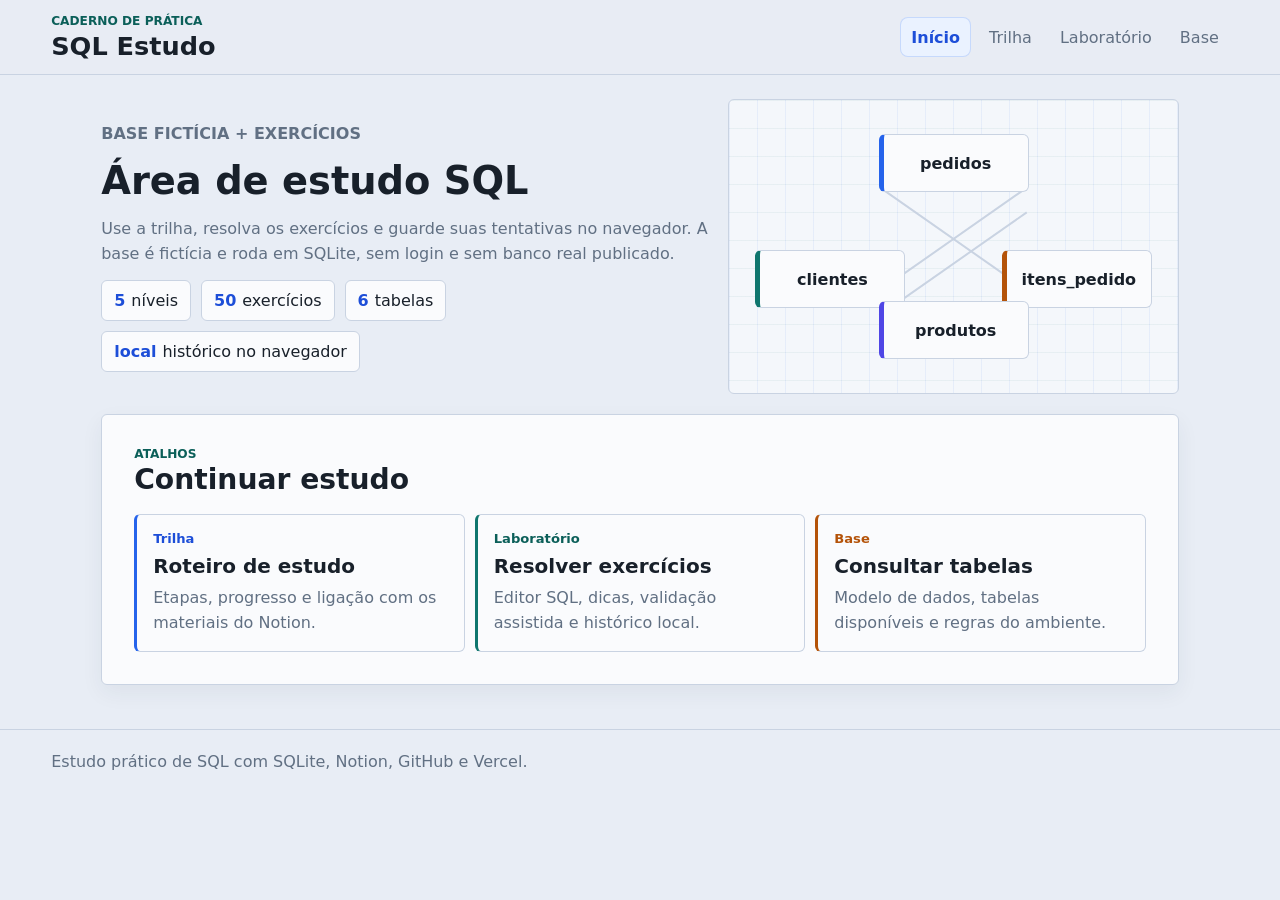
==== commit 12631ba2: "Deixa interface mais natural" ====
--- a/index.html
+++ b/index.html
@@ -14,8 +14,8 @@
   <body data-page="home">
     <header class="topbar">
       <div>
-        <p class="eyebrow">SQL Estudo</p>
-        <h1>Painel de prática para BI Júnior</h1>
+        <p class="eyebrow">Caderno de prática</p>
+        <h1>SQL Estudo</h1>
       </div>
       <nav aria-label="Navegação principal">
         <a href="index.html">Início</a>
@@ -28,18 +28,18 @@
     <main>
       <section class="overview" aria-labelledby="overview-title">
         <div class="overview-copy">
-          <p class="eyebrow">Ambiente integrado</p>
-          <h2 id="overview-title">Do roteiro ao treino diário</h2>
+          <p class="eyebrow">Base fictícia + exercícios</p>
+          <h2 id="overview-title">Área de estudo SQL</h2>
           <p>
-            A trilha do Notion vira sequência de prática, e os arquivos locais
-            viram tarefas navegáveis com dicas, correção assistida e execução
-            SQL segura no navegador.
+            Use a trilha, resolva os exercícios e guarde suas tentativas no
+            navegador. A base é fictícia e roda em SQLite, sem login e sem
+            banco real publicado.
           </p>
           <div class="metrics" aria-label="Resumo do plano">
-            <span><strong>5</strong> níveis SQL</span>
+            <span><strong>5</strong> níveis</span>
             <span><strong>50</strong> exercícios</span>
-            <span><strong>6</strong> tabelas fictícias</span>
-            <span><strong>local</strong> histórico salvo no navegador</span>
+            <span><strong>6</strong> tabelas</span>
+            <span><strong>local</strong> histórico no navegador</span>
           </div>
         </div>
         <div class="schema-visual" aria-label="Mapa visual da base SQL">
@@ -56,25 +56,25 @@
       <section class="section-band" aria-labelledby="areas-title">
         <div class="section-heading">
           <div>
-            <p class="eyebrow">Páginas</p>
-            <h2 id="areas-title">Escolha onde estudar</h2>
+            <p class="eyebrow">Atalhos</p>
+            <h2 id="areas-title">Continuar estudo</h2>
           </div>
         </div>
         <div class="home-grid">
           <a class="home-card" href="trilha.html">
-            <span>01</span>
-            <h3>Trilha guiada</h3>
-            <p>Mapa de fases e progresso por etapa, conectando Notion e repositório.</p>
+            <span>Trilha</span>
+            <h3>Roteiro de estudo</h3>
+            <p>Etapas, progresso e ligação com os materiais do Notion.</p>
           </a>
           <a class="home-card" href="laboratorio.html">
-            <span>02</span>
-            <h3>Laboratório</h3>
-            <p>Exercícios com dicas, validação automática, histórico local e modo revisão.</p>
+            <span>Laboratório</span>
+            <h3>Resolver exercícios</h3>
+            <p>Editor SQL, dicas, validação assistida e histórico local.</p>
           </a>
           <a class="home-card" href="base.html">
-            <span>03</span>
-            <h3>Base de referência</h3>
-            <p>Modelo de dados, tabelas disponíveis, fontes da trilha e regras do ambiente.</p>
+            <span>Base</span>
+            <h3>Consultar tabelas</h3>
+            <p>Modelo de dados, tabelas disponíveis e regras do ambiente.</p>
           </a>
         </div>
       </section>
--- a/styles.css
+++ b/styles.css
@@ -1,10 +1,14 @@
 :root {
-  --bg: #f5f7fb;
-  --surface: #ffffff;
-  --surface-muted: #edf2f7;
+  --bg: #e8edf5;
+  --surface: #f4f7fb;
+  --surface-raised: #fafbfd;
+  --surface-muted: #e3ebf4;
+  --surface-blue: #eaf2ff;
+  --surface-teal: #e9f7f4;
+  --surface-warm: #fff3e4;
   --text: #18202a;
   --muted: #617083;
-  --line: #d6deea;
+  --line: #c9d3e2;
   --accent: #2563eb;
   --accent-dark: #1d4ed8;
   --teal: #0f766e;
@@ -12,7 +16,7 @@
   --amber: #b45309;
   --rose: #be3a5a;
   --indigo: #4f46e5;
-  --shadow: 0 18px 45px rgba(33, 50, 74, 0.09);
+  --shadow: 0 18px 45px rgba(33, 50, 74, 0.11);
   font-family:
     Inter, ui-sans-serif, system-ui, -apple-system, BlinkMacSystemFont, "Segoe UI",
     sans-serif;
@@ -49,12 +53,12 @@
 
 .topbar {
   align-items: center;
-  background: rgba(245, 247, 251, 0.94);
+  background: rgba(232, 237, 245, 0.95);
   border-bottom: 1px solid var(--line);
   display: flex;
   gap: 24px;
   justify-content: space-between;
-  padding: 18px clamp(18px, 4vw, 56px);
+  padding: 14px clamp(18px, 4vw, 56px);
   position: sticky;
   top: 0;
   z-index: 10;
@@ -92,7 +96,7 @@
 }
 
 .topbar nav a.active {
-  background: #eff6ff;
+  background: var(--surface-blue);
   border: 1px solid rgba(37, 99, 235, 0.18);
   color: var(--accent-dark);
   font-weight: 800;
@@ -100,58 +104,60 @@
 
 main {
   display: grid;
-  gap: 28px;
-  padding: 28px clamp(18px, 4vw, 56px) 44px;
+  gap: 20px;
+  margin: 0 auto;
+  max-width: 1180px;
+  padding: 24px clamp(18px, 4vw, 56px) 44px;
 }
 
 .overview {
   align-items: stretch;
   display: grid;
-  gap: 24px;
+  gap: 18px;
   grid-template-columns: minmax(0, 1.15fr) minmax(320px, 0.85fr);
-  min-height: 360px;
+  min-height: 280px;
 }
 
 .overview-copy {
   align-content: center;
   display: grid;
-  gap: 20px;
-  padding: 42px 0;
+  gap: 14px;
+  padding: 22px 0;
 }
 
 .overview-copy h2,
 .section-heading h2 {
-  font-size: clamp(1.8rem, 4vw, 3.6rem);
-  line-height: 1.02;
+  font-size: clamp(1.55rem, 3vw, 2.45rem);
+  line-height: 1.08;
   margin: 0;
   max-width: 760px;
 }
 
 .overview-copy p {
   color: var(--muted);
-  font-size: 1.1rem;
-  line-height: 1.65;
+  font-size: 1rem;
+  line-height: 1.58;
   margin: 0;
   max-width: 720px;
 }
 
 .page-hero {
   display: grid;
-  gap: 12px;
-  padding: 24px 0 4px;
+  gap: 8px;
+  padding: 12px 0 2px;
 }
 
 .page-hero h2 {
-  font-size: clamp(1.9rem, 4vw, 3.2rem);
-  line-height: 1.02;
+  font-size: clamp(1.55rem, 3vw, 2.35rem);
+  line-height: 1.08;
   margin: 0;
   max-width: 820px;
 }
 
 .page-hero p {
   color: var(--muted);
-  font-size: 1.08rem;
-  line-height: 1.6;
+  font-size: 1rem;
+  line-height: 1.55;
   margin: 0;
   max-width: 760px;
 }
@@ -173,9 +179,9 @@
 
 .metrics span {
   align-items: baseline;
-  background: var(--surface);
-  border: 1px solid var(--line);
-  border-radius: 8px;
+  background: var(--surface-raised);
+  border: 1px solid var(--line);
+  border-radius: 6px;
   display: inline-flex;
   gap: 6px;
   padding: 10px 12px;
@@ -183,42 +189,42 @@
 
 .metrics strong {
   color: var(--accent-dark);
-  font-size: 1.3rem;
+  font-size: 1rem;
 }
 
 .home-grid {
   display: grid;
-  gap: 14px;
+  gap: 10px;
   grid-template-columns: repeat(3, minmax(0, 1fr));
 }
 
 .home-card {
-  background: #ffffff;
-  border: 1px solid var(--line);
-  border-top: 4px solid var(--accent);
-  border-radius: 8px;
-  display: grid;
-  gap: 10px;
-  min-height: 190px;
-  padding: 18px;
+  background: var(--surface-raised);
+  border: 1px solid var(--line);
+  border-left: 3px solid var(--accent);
+  border-radius: 6px;
+  display: grid;
+  gap: 8px;
+  min-height: 138px;
+  padding: 16px;
 }
 
 .home-card:hover {
   border-color: rgba(37, 99, 235, 0.35);
-  transform: translateY(-2px);
 }
 
 .home-card:nth-child(2) {
-  border-top-color: var(--teal);
+  border-left-color: var(--teal);
 }
 
 .home-card:nth-child(3) {
-  border-top-color: var(--amber);
+  border-left-color: var(--amber);
 }
 
 .home-card span {
   color: var(--accent-dark);
-  font-weight: 900;
+  font-size: 0.82rem;
+  font-weight: 800;
 }
 
 .home-card:nth-child(2) span {
@@ -243,23 +249,21 @@
 .schema-visual {
   background:
     linear-gradient(90deg, rgba(37, 99, 235, 0.07) 1px, transparent 1px),
-    linear-gradient(rgba(15, 118, 110, 0.06) 1px, transparent 1px), #ffffff;
+    linear-gradient(rgba(15, 118, 110, 0.06) 1px, transparent 1px), var(--surface);
   background-size: 28px 28px;
   border: 1px solid var(--line);
-  border-radius: 8px;
-  box-shadow: var(--shadow);
-  min-height: 320px;
+  border-radius: 6px;
+  min-height: 280px;
   overflow: hidden;
   position: relative;
 }
 
 .node {
   align-items: center;
-  background: #ffffff;
+  background: var(--surface-raised);
   border: 1px solid var(--line);
   border-left: 5px solid var(--accent);
-  border-radius: 8px;
-  box-shadow: 0 10px 24px rgba(33, 50, 74, 0.09);
+  border-radius: 6px;
   display: flex;
   font-weight: 800;
   justify-content: center;
@@ -323,15 +327,15 @@
 }
 
 .section-band {
-  background: var(--surface);
-  border: 1px solid var(--line);
-  border-radius: 8px;
-  box-shadow: var(--shadow);
+  background: var(--surface-raised);
+  border: 1px solid var(--line);
+  border-radius: 6px;
+  box-shadow: 0 8px 22px rgba(33, 50, 74, 0.06);
   padding: clamp(18px, 3vw, 32px);
 }
 
 .section-band.muted {
-  background: linear-gradient(180deg, #f8fafc 0%, var(--surface-muted) 100%);
+  background: linear-gradient(180deg, var(--surface) 0%, var(--surface-muted) 100%);
 }
 
 .section-heading {
@@ -339,11 +343,11 @@
   display: flex;
   gap: 18px;
   justify-content: space-between;
-  margin-bottom: 24px;
+  margin-bottom: 18px;
 }
 
 .section-heading h2 {
-  font-size: clamp(1.45rem, 3vw, 2.4rem);
+  font-size: clamp(1.25rem, 2.2vw, 1.85rem);
   margin-top: 4px;
 }
 
@@ -355,7 +359,7 @@
 }
 
 .ghost-button {
-  background: #ffffff;
+  background: var(--surface-raised);
   color: var(--text);
 }
 
@@ -368,7 +372,7 @@
 .ghost-button:hover,
 .primary-button:hover,
 .icon-button:hover {
-  transform: translateY(-1px);
+  border-color: rgba(37, 99, 235, 0.35);
 }
 
 .disabled-link {
@@ -383,9 +387,9 @@
 }
 
 .map-step {
-  background: #ffffff;
-  border: 1px solid var(--line);
-  border-radius: 8px;
+  background: var(--surface-raised);
+  border: 1px solid var(--line);
+  border-radius: 6px;
   display: grid;
   gap: 10px;
   min-height: 170px;
@@ -394,7 +398,7 @@
 
 .map-step span {
   align-items: center;
-  background: #e0f2fe;
+  background: var(--surface-blue);
   border-radius: 999px;
   color: var(--accent-dark);
   display: inline-flex;
@@ -418,7 +422,7 @@
 }
 
 .map-step.done {
-  background: #f0fdfa;
+  background: var(--surface-teal);
   border-color: rgba(15, 118, 110, 0.32);
 }
 
@@ -439,7 +443,7 @@
 
 .step-row {
   align-items: center;
-  background: #ffffff;
+  background: var(--surface-raised);
   border: 1px solid var(--line);
   border-radius: 8px;
   display: grid;
@@ -449,7 +453,7 @@
 }
 
 .step-row.done {
-  background: #f0fdfa;
+  background: var(--surface-teal);
   border-color: rgba(15, 118, 110, 0.32);
 }
 
@@ -491,7 +495,7 @@
 
 .search-box input,
 .notes-box textarea {
-  background: #ffffff;
+  background: var(--surface-raised);
   border: 1px solid var(--line);
   border-radius: 8px;
   color: var(--text);
@@ -526,7 +530,7 @@
 
 .lab-stats span {
   align-items: baseline;
-  background: #ffffff;
+  background: var(--surface-raised);
   border: 1px solid var(--line);
   border-radius: 999px;
   color: var(--muted);
@@ -543,7 +547,7 @@
 }
 
 .active-filter {
-  background: #eff6ff;
+  background: var(--surface-blue);
   border-color: rgba(37, 99, 235, 0.3);
   color: var(--accent-dark);
 }
@@ -556,7 +560,7 @@
 
 .level-panel,
 .exercise-panel {
-  background: #ffffff;
+  background: var(--surface-raised);
   border: 1px solid var(--line);
   border-radius: 8px;
 }
@@ -601,7 +605,7 @@
 
 .level-tab.active,
 .level-tab:hover {
-  background: #eff6ff;
+  background: var(--surface-blue);
   border-color: rgba(37, 99, 235, 0.18);
 }
 
@@ -623,7 +627,7 @@
 
 .exercise-item span:first-child {
   align-items: center;
-  background: #e0f2fe;
+  background: var(--surface-blue);
   border-radius: 999px;
   color: var(--accent-dark);
   display: inline-flex;
@@ -636,7 +640,7 @@
 
 .exercise-item.active,
 .exercise-item:hover {
-  background: #f8fbff;
+  background: var(--surface-blue);
   border-color: rgba(37, 99, 235, 0.18);
   color: var(--text);
 }
@@ -660,12 +664,12 @@
 }
 
 .exercise-item.status-almost span:first-child {
-  background: #fef3c7;
+  background: #fde9bd;
   color: #92400e;
 }
 
 .exercise-item.status-review span:first-child {
-  background: #ffe4e6;
+  background: #f9dce3;
   color: #9f2746;
 }
 
@@ -697,7 +701,7 @@
 
 .timer {
   align-items: center;
-  background: #fff7ed;
+  background: var(--surface-warm);
   border: 1px solid var(--line);
   border-radius: 8px;
   display: flex;
@@ -713,7 +717,7 @@
 }
 
 .icon-button {
-  background: #ffffff;
+  background: var(--surface-raised);
   border: 1px solid var(--line);
   color: var(--text);
   cursor: pointer;
@@ -736,7 +740,7 @@
 }
 
 .assist-card {
-  background: #f8fafc;
+  background: var(--surface);
   border: 1px solid var(--line);
   border-radius: 8px;
   display: grid;
@@ -781,7 +785,7 @@
 }
 
 .bi-card {
-  background: #fff7ed;
+  background: var(--surface-warm);
 }
 
 .exercise-actions {
@@ -833,7 +837,7 @@
 }
 
 .status-pill {
-  background: #f8fafc;
+  background: var(--surface);
   border: 1px solid var(--line);
   border-radius: 999px;
   color: var(--muted);
@@ -888,7 +892,7 @@
 }
 
 .runner-rules span {
-  background: #f8fafc;
+  background: var(--surface);
   border: 1px solid var(--line);
   border-radius: 999px;
   color: var(--muted);
@@ -908,7 +912,7 @@
 }
 
 .sql-insight {
-  background: #eff6ff;
+  background: var(--surface-blue);
   border: 1px solid rgba(37, 99, 235, 0.2);
   border-radius: 8px;
   color: var(--accent-dark);
@@ -967,17 +971,17 @@
 }
 
 .status-correct {
-  background: #f0fdfa;
+  background: var(--surface-teal);
   border-color: rgba(15, 118, 110, 0.3);
 }
 
 .status-almost {
-  background: #fff7ed;
+  background: var(--surface-warm);
   border-color: rgba(180, 83, 9, 0.28);
 }
 
 .status-review {
-  background: #fff1f2;
+  background: #fae8ed;
   border-color: rgba(190, 58, 90, 0.26);
 }
 
@@ -1013,7 +1017,7 @@
 }
 
 .sql-result th {
-  background: #eff6ff;
+  background: var(--surface-blue);
   color: var(--accent-dark);
   font-size: 0.78rem;
   position: sticky;
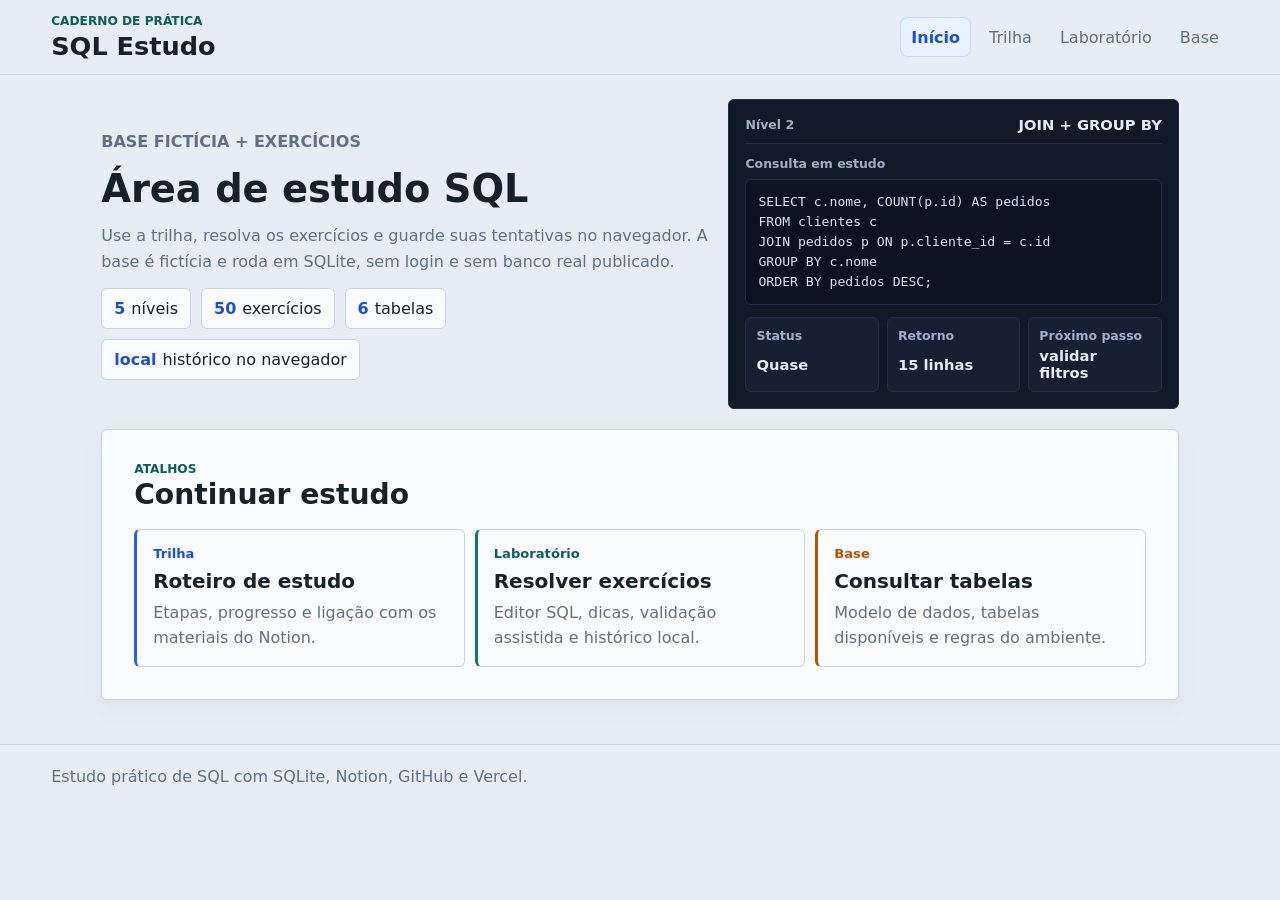
==== commit 01e6db80: "Melhora demonstracao da home" ====
--- a/index.html
+++ b/index.html
@@ -42,14 +42,33 @@
             <span><strong>local</strong> histórico no navegador</span>
           </div>
         </div>
-        <div class="schema-visual" aria-label="Mapa visual da base SQL">
-          <span class="node node-main">pedidos</span>
-          <span class="line line-a"></span>
-          <span class="line line-b"></span>
-          <span class="line line-c"></span>
-          <span class="node node-left">clientes</span>
-          <span class="node node-right">itens_pedido</span>
-          <span class="node node-bottom">produtos</span>
+        <div class="study-preview" aria-label="Prévia de uma sessão de estudo">
+          <div class="preview-header">
+            <span>Nível 2</span>
+            <strong>JOIN + GROUP BY</strong>
+          </div>
+          <div class="query-card">
+            <span>Consulta em estudo</span>
+            <pre><code>SELECT c.nome, COUNT(p.id) AS pedidos
+FROM clientes c
+JOIN pedidos p ON p.cliente_id = c.id
+GROUP BY c.nome
+ORDER BY pedidos DESC;</code></pre>
+          </div>
+          <div class="mini-result">
+            <div>
+              <span>Status</span>
+              <strong>Quase</strong>
+            </div>
+            <div>
+              <span>Retorno</span>
+              <strong>15 linhas</strong>
+            </div>
+            <div>
+              <span>Próximo passo</span>
+              <strong>validar filtros</strong>
+            </div>
+          </div>
         </div>
       </section>
 
--- a/styles.css
+++ b/styles.css
@@ -246,84 +246,73 @@
   margin: 0;
 }
 
-.schema-visual {
-  background:
-    linear-gradient(90deg, rgba(37, 99, 235, 0.07) 1px, transparent 1px),
-    linear-gradient(rgba(15, 118, 110, 0.06) 1px, transparent 1px), var(--surface);
-  background-size: 28px 28px;
-  border: 1px solid var(--line);
+.study-preview {
+  align-self: center;
+  background: #111827;
+  border: 1px solid #243047;
   border-radius: 6px;
-  min-height: 280px;
-  overflow: hidden;
-  position: relative;
-}
-
-.node {
-  align-items: center;
-  background: var(--surface-raised);
-  border: 1px solid var(--line);
-  border-left: 5px solid var(--accent);
+  color: #e5edf7;
+  display: grid;
+  gap: 12px;
+  padding: 16px;
+}
+
+.preview-header {
+  align-items: center;
+  border-bottom: 1px solid #243047;
+  display: flex;
+  justify-content: space-between;
+  padding-bottom: 10px;
+}
+
+.preview-header span,
+.query-card span,
+.mini-result span {
+  color: #9fb0c7;
+  font-size: 0.78rem;
+  font-weight: 800;
+}
+
+.preview-header strong {
+  font-size: 0.92rem;
+}
+
+.query-card {
+  display: grid;
+  gap: 8px;
+}
+
+.query-card pre {
+  background: #0b1220;
+  border: 1px solid #243047;
   border-radius: 6px;
-  display: flex;
-  font-weight: 800;
-  justify-content: center;
-  min-height: 58px;
+  color: #d7e3f3;
+  font-family:
+    "Cascadia Code", "Fira Code", Consolas, "Liberation Mono", monospace;
+  font-size: 0.82rem;
+  line-height: 1.45;
+  margin: 0;
+  overflow-x: auto;
   padding: 12px;
-  position: absolute;
-  width: 150px;
-  z-index: 2;
-}
-
-.node-main {
-  left: calc(50% - 75px);
-  top: 34px;
-}
-
-.node-left {
-  border-left-color: var(--teal);
-  left: 26px;
-  top: 150px;
-}
-
-.node-right {
-  border-left-color: var(--amber);
-  right: 26px;
-  top: 150px;
-}
-
-.node-bottom {
-  border-left-color: var(--indigo);
-  bottom: 34px;
-  left: calc(50% - 75px);
-}
-
-.line {
-  background: var(--line);
-  height: 2px;
-  position: absolute;
-  transform-origin: center;
-  z-index: 1;
-}
-
-.line-a {
-  left: 34%;
-  top: 132px;
-  transform: rotate(145deg);
-  width: 160px;
-}
-
-.line-b {
-  right: 34%;
-  top: 132px;
-  transform: rotate(35deg);
-  width: 160px;
-}
-
-.line-c {
-  bottom: 128px;
-  right: 30%;
-  transform: rotate(145deg);
-  width: 180px;
+}
+
+.mini-result {
+  display: grid;
+  gap: 8px;
+  grid-template-columns: repeat(3, minmax(0, 1fr));
+}
+
+.mini-result div {
+  background: #172033;
+  border: 1px solid #243047;
+  border-radius: 6px;
+  display: grid;
+  gap: 4px;
+  padding: 10px;
+}
+
+.mini-result strong {
+  font-size: 0.92rem;
 }
 
 .section-band {
@@ -1129,8 +1118,8 @@
     grid-template-columns: 1fr;
   }
 
-  .schema-visual {
-    min-height: 300px;
+  .mini-result {
+    grid-template-columns: 1fr;
   }
 }
 
@@ -1158,20 +1147,7 @@
     grid-column: 2;
   }
 
-  .node {
-    width: 128px;
+  .study-preview {
+    padding: 12px;
   }
-
-  .node-main,
-  .node-bottom {
-    left: calc(50% - 64px);
-  }
-
-  .node-left {
-    left: 10px;
-  }
-
-  .node-right {
-    right: 10px;
-  }
-}
+}
